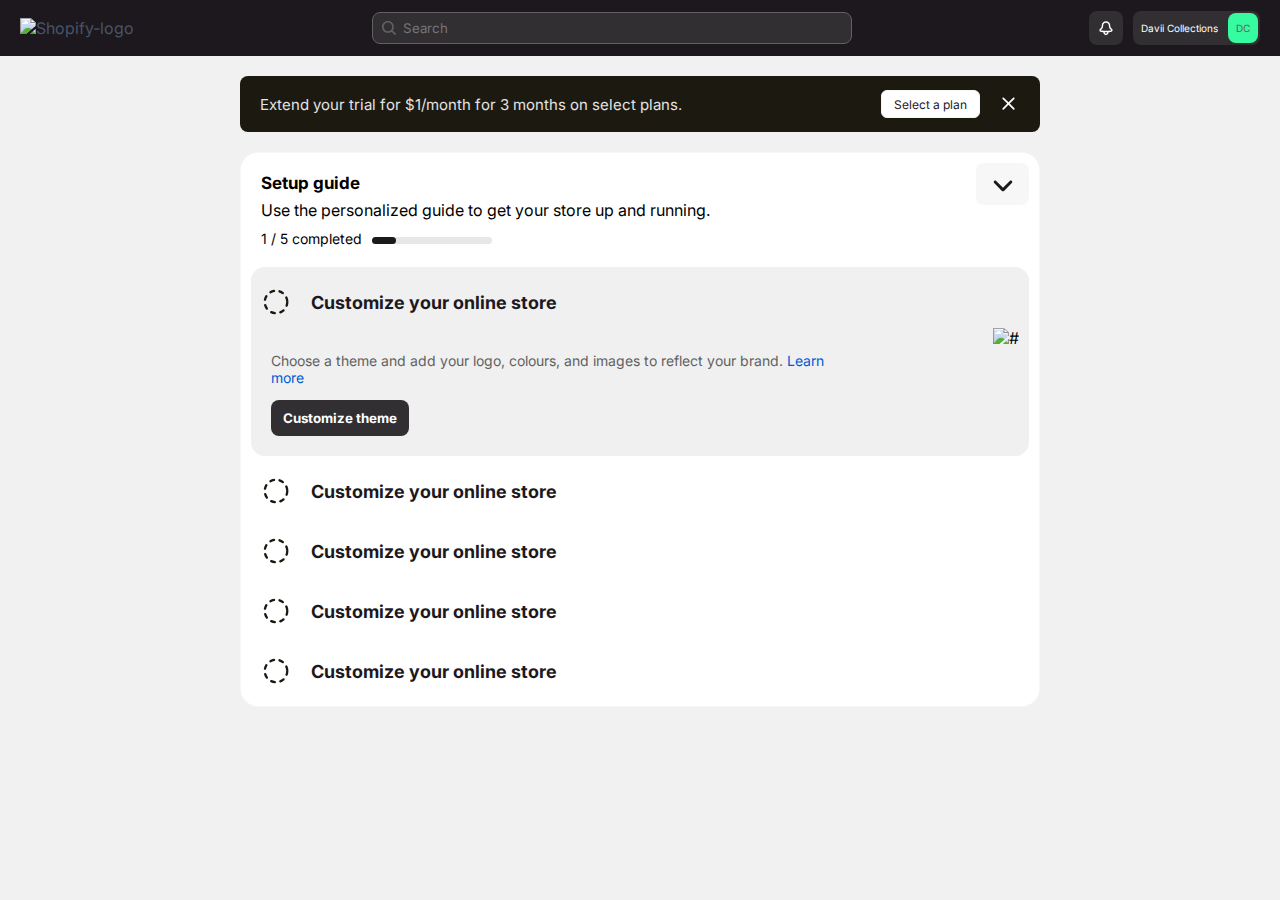
==== index.html @ bb3f1731 "toggle cards" ====
<!DOCTYPE html>
<html lang="en">
  <head>
    <meta charset="UTF-8" />
    <meta name="viewport" content="width=device-width, initial-scale=1.0" />
    <link rel="stylesheet" href="app.css" />
    <link rel="preconnect" href="https://fonts.googleapis.com" />
    <link rel="preconnect" href="https://fonts.gstatic.com" crossorigin />
    <link
      href="https://fonts.googleapis.com/css2?family=Inter:wght@400;500;700&display=swap"
      rel="stylesheet"
    />

    <title>Shopify - Level Up Hackathon</title>
  </head>
  <body>
    <header>
      <a href="shopify.com">
        <img
          src="https://crushingit.tech/hackathon-assets/shopify-icon-desktop.svg"
          alt="Shopify-logo"
          class="lg-screen-logo"
        />
        <img
          src="https://crushingit.tech/hackathon-assets/shopify-icon.svg"
          alt="Shopify-logo"
          class="sm-screen-logo"
        />
      </a>

      <form>
        <svg
          xmlns="http://www.w3.org/2000/svg"
          width="32"
          height="32"
          viewBox="0 0 13 14"
          fill="none"
          class="mag-glass"
        >
          <path
            fill-rule="evenodd"
            clip-rule="evenodd"
            d="M8.82264 10.3833C7.89957 11.0841 6.74835 11.5 5.5 11.5C2.46243 11.5 0 9.03757 0 6C0 2.96243 2.46243 0.5 5.5 0.5C8.53757 0.5 11 2.96243 11 6C11 7.24835 10.5841 8.39957 9.8833 9.32264L12.7803 12.2197C13.0732 12.5126 13.0732 12.9874 12.7803 13.2803C12.4874 13.5732 12.0126 13.5732 11.7197 13.2803L8.82264 10.3833ZM9.5 6C9.5 8.20914 7.70914 10 5.5 10C3.29086 10 1.5 8.20914 1.5 6C1.5 3.79086 3.29086 2 5.5 2C7.70914 2 9.5 3.79086 9.5 6Z"
            fill="#616161"
          />
        </svg>
        <input type="text" placeholder="Search" />
      </form>

      <div class="user">
        <button class="notification" id="alert-btn">
          <svg
            width="41"
            height="40"
            viewBox="0 0 21 20"
            fill="none"
            xmlns="http://www.w3.org/2000/svg"
          >
            <path
              fill-rule="evenodd"
              clip-rule="evenodd"
              d="M7.75203 14.4239L5.3061 14.1427C3.45144 13.9295 2.92542 11.4844 4.52838 10.5274L4.5933 10.4886C5.466 9.96761 6.00045 9.02609 6.00045 8.00969V7.5C6.00045 5.01472 8.01517 3 10.5005 3C12.9857 3 15.0005 5.01472 15.0005 7.5V8.00969C15.0005 9.02609 15.5349 9.96761 16.4076 10.4886L16.4725 10.5274C18.0755 11.4844 17.5495 13.9295 15.6948 14.1427L13.152 14.435V14.8C13.152 16.2912 11.9432 17.5 10.452 17.5C8.96086 17.5 7.75203 16.2912 7.75203 14.8V14.4239ZM11.652 14.5H9.25203V14.8C9.25203 15.4627 9.78929 16 10.452 16C11.1148 16 11.652 15.4627 11.652 14.8V14.5ZM8.50045 13H12.5005L15.5235 12.6525C15.953 12.6032 16.0748 12.0369 15.7036 11.8153L15.6387 11.7766C15.5591 11.7291 15.4815 11.6793 15.4057 11.6273C15.2506 11.521 15.1036 11.4055 14.9651 11.2818C14.9405 11.2598 14.9162 11.2377 14.8922 11.2152C14.0144 10.395 13.5005 9.23833 13.5005 8.00969V7.5C13.5005 5.84315 12.1573 4.5 10.5005 4.5C8.8436 4.5 7.50045 5.84315 7.50045 7.5V8.00969C7.50045 9.23833 6.98651 10.395 6.10871 11.2152C6.08469 11.2377 6.06039 11.2598 6.03583 11.2818C5.89734 11.4055 5.75029 11.521 5.59523 11.6273C5.51945 11.6793 5.44176 11.7291 5.36222 11.7766L5.29729 11.8153C4.9261 12.0369 5.0479 12.6032 5.47739 12.6525L8.50045 13Z"
              fill="#fff"
            />
          </svg>
        </button>

        <button class="name" id="user-btn">
          <p class="brand"><span>Davii Collections</span></p>
          <p class="dc"><span>DC</span></p>
        </button>
      </div>
    </header>
    <main>
      <section>
        <div class="plan-modal">
          <p>
            Extend your trial for &dollar;1/month for 3 months on select plans.
          </p>
          <a href="shopify.com/pricing" class="btn-1">Select a plan</a>
          <button class="close-modal" id="close-modal">
            <svg
              width="41"
              height="40"
              viewBox="0 0 21 20"
              fill="none"
              xmlns="http://www.w3.org/2000/svg"
            >
              <path
                d="M14.4697 15.0303C14.7626 15.3232 15.2374 15.3232 15.5303 15.0303C15.8232 14.7374 15.8232 14.2626 15.5303 13.9697L11.5607 10L15.5303 6.03033C15.8232 5.73744 15.8232 5.26256 15.5303 4.96967C15.2374 4.67678 14.7626 4.67678 14.4697 4.96967L10.5 8.93934L6.53033 4.96967C6.23744 4.67678 5.76256 4.67678 5.46967 4.96967C5.17678 5.26256 5.17678 5.73744 5.46967 6.03033L9.43934 10L5.46967 13.9697C5.17678 14.2626 5.17678 14.7374 5.46967 15.0303C5.76256 15.3232 6.23744 15.3232 6.53033 15.0303L10.5 11.0607L14.4697 15.0303Z"
                fill="#fff"
              />
            </svg>
          </button>
        </div>
        <article>
          <div class="top">
            <h4>Setup guide</h4>
            <p>Use the personalized guide to get your store up and running.</p>
            <div>
              <p><span id="count">1</span> / 5 completed</p>
              <div class="progress" id="progress-bar">
                <div id="ink" class="ink"></div>
              </div>
            </div>
            <button class="arrow">
              <svg
                width="41"
                height="40"
                viewBox="0 0 21 20"
                fill="none"
                xmlns="http://www.w3.org/2000/svg"
              >
                <path
                  fill-rule="evenodd"
                  clip-rule="evenodd"
                  d="M6.21967 8.46967C6.51256 8.17678 6.98744 8.17678 7.28033 8.46967L10.75 11.9393L14.2197 8.46967C14.5126 8.17678 14.9874 8.17678 15.2803 8.46967C15.5732 8.76256 15.5732 9.23744 15.2803 9.53033L11.2803 13.5303C10.9874 13.8232 10.5126 13.8232 10.2197 13.5303L6.21967 9.53033C5.92678 9.23744 5.92678 8.76256 6.21967 8.46967Z"
                  fill="#1c181d"
                />
              </svg>
            </button>
          </div>
          <div class="cards-wrapper">
            <div class="card expand">
              <div class="toggle-card">
                <button class="indicator" id="indicator">
                  <!-- SVG 1 -->
                  <svg
                    xmlns="http://www.w3.org/2000/svg"
                    width="40"
                    height="40"
                    viewBox="0 0 32 32"
                    fill="none"
                    class="state unchecked"
                  >
                    <circle
                      cx="16"
                      cy="16"
                      r="12"
                      stroke="#1c1910"
                      stroke-width="2.5"
                      stroke-linecap="round"
                      stroke-linejoin="round"
                      stroke-dasharray="4 6"
                    />
                  </svg>

                  <!-- SVG 2 -->
                  <svg
                    xmlns="http://www.w3.org/2000/svg"
                    width="40"
                    height="40"
                    viewBox="0 0 28 28"
                    fill="none"
                    class="state loading"
                  >
                    <path
                      d="M26 14C26 16.3734 25.2962 18.6935 23.9776 20.6668C22.6591 22.6402 20.7849 24.1783 18.5922 25.0866C16.3995 25.9948 13.9867 26.2324 11.6589 25.7694C9.33114 25.3064 7.19295 24.1635 5.51472 22.4853C3.83649 20.8071 2.6936 18.6689 2.23058 16.3411C1.76755 14.0133 2.00519 11.6005 2.91345 9.4078C3.8217 7.21509 5.35977 5.34094 7.33316 4.02236C9.30655 2.70379 11.6266 2 14 2"
                      stroke="#1c1910"
                      stroke-width="2.5"
                      stroke-linecap="round"
                      stroke-linejoin="round"
                    />
                  </svg>

                  <!-- SVG 3 -->
                  <svg
                    width="40"
                    height="40"
                    viewBox="0 0 24 24"
                    fill="none"
                    class="state checked"
                    xmlns="http://www.w3.org/2000/svg"
                  >
                    <circle cx="12" cy="12" r="10" fill="#303030"></circle>
                    <path
                      d="M17.2738 8.52629C17.6643 8.91682 17.6643 9.54998 17.2738 9.94051L11.4405 15.7738C11.05 16.1644 10.4168 16.1644 10.0263 15.7738L7.3596 13.1072C6.96908 12.7166 6.96908 12.0835 7.3596 11.693C7.75013 11.3024 8.38329 11.3024 8.77382 11.693L10.7334 13.6525L15.8596 8.52629C16.2501 8.13577 16.8833 8.13577 17.2738 8.52629Z"
                      fill="#fff"
                    ></path>
                  </svg>
                </button>
                <h2>Customize your online store</h2>
              </div>
              <div class="card-matter">
                <p>
                  Choose a theme and add your logo, colours, and images to
                  reflect your brand. <a href="">Learn more</a>
                </p>
                <button class="btn-2">Customize theme</button>
                <img
                  src="https://crushingit.tech/hackathon-assets/customise-store.png"
                  alt="#"
                />
              </div>
            </div>
            <div class="card">
              <div class="toggle-card">
                <button class="indicator" id="indicator">
                  <!-- SVG 1 -->
                  <svg
                    xmlns="http://www.w3.org/2000/svg"
                    width="40"
                    height="40"
                    viewBox="0 0 32 32"
                    fill="none"
                    class="state unchecked"
                  >
                    <circle
                      cx="16"
                      cy="16"
                      r="12"
                      stroke="#1c1910"
                      stroke-width="2.5"
                      stroke-linecap="round"
                      stroke-linejoin="round"
                      stroke-dasharray="4 6"
                    />
                  </svg>

                  <!-- SVG 2 -->
                  <svg
                    xmlns="http://www.w3.org/2000/svg"
                    width="40"
                    height="40"
                    viewBox="0 0 28 28"
                    fill="none"
                    class="state loading"
                  >
                    <path
                      d="M26 14C26 16.3734 25.2962 18.6935 23.9776 20.6668C22.6591 22.6402 20.7849 24.1783 18.5922 25.0866C16.3995 25.9948 13.9867 26.2324 11.6589 25.7694C9.33114 25.3064 7.19295 24.1635 5.51472 22.4853C3.83649 20.8071 2.6936 18.6689 2.23058 16.3411C1.76755 14.0133 2.00519 11.6005 2.91345 9.4078C3.8217 7.21509 5.35977 5.34094 7.33316 4.02236C9.30655 2.70379 11.6266 2 14 2"
                      stroke="#1c1910"
                      stroke-width="2.5"
                      stroke-linecap="round"
                      stroke-linejoin="round"
                    />
                  </svg>

                  <!-- SVG 3 -->
                  <svg
                    width="40"
                    height="40"
                    viewBox="0 0 24 24"
                    fill="none"
                    class="state checked"
                    xmlns="http://www.w3.org/2000/svg"
                  >
                    <circle cx="12" cy="12" r="10" fill="#303030"></circle>
                    <path
                      d="M17.2738 8.52629C17.6643 8.91682 17.6643 9.54998 17.2738 9.94051L11.4405 15.7738C11.05 16.1644 10.4168 16.1644 10.0263 15.7738L7.3596 13.1072C6.96908 12.7166 6.96908 12.0835 7.3596 11.693C7.75013 11.3024 8.38329 11.3024 8.77382 11.693L10.7334 13.6525L15.8596 8.52629C16.2501 8.13577 16.8833 8.13577 17.2738 8.52629Z"
                      fill="#fff"
                    ></path>
                  </svg>
                </button>
                <h2>Customize your online store</h2>
              </div>
              <div class="card-matter">
                <p>
                  Choose a theme and add your logo, colours, and images to
                  reflect your brand. <a href="">Learn more</a>
                </p>
                <button class="btn-2">Customize theme</button>
                <img
                  src="https://crushingit.tech/hackathon-assets/customise-store.png"
                  alt="#"
                />
              </div>
            </div>
            <div class="card">
              <div class="toggle-card">
                <button class="indicator" id="indicator">
                  <!-- SVG 1 -->
                  <svg
                    xmlns="http://www.w3.org/2000/svg"
                    width="40"
                    height="40"
                    viewBox="0 0 32 32"
                    fill="none"
                    class="state unchecked"
                  >
                    <circle
                      cx="16"
                      cy="16"
                      r="12"
                      stroke="#1c1910"
                      stroke-width="2.5"
                      stroke-linecap="round"
                      stroke-linejoin="round"
                      stroke-dasharray="4 6"
                    />
                  </svg>

                  <!-- SVG 2 -->
                  <svg
                    xmlns="http://www.w3.org/2000/svg"
                    width="40"
                    height="40"
                    viewBox="0 0 28 28"
                    fill="none"
                    class="state loading"
                  >
                    <path
                      d="M26 14C26 16.3734 25.2962 18.6935 23.9776 20.6668C22.6591 22.6402 20.7849 24.1783 18.5922 25.0866C16.3995 25.9948 13.9867 26.2324 11.6589 25.7694C9.33114 25.3064 7.19295 24.1635 5.51472 22.4853C3.83649 20.8071 2.6936 18.6689 2.23058 16.3411C1.76755 14.0133 2.00519 11.6005 2.91345 9.4078C3.8217 7.21509 5.35977 5.34094 7.33316 4.02236C9.30655 2.70379 11.6266 2 14 2"
                      stroke="#1c1910"
                      stroke-width="2.5"
                      stroke-linecap="round"
                      stroke-linejoin="round"
                    />
                  </svg>

                  <!-- SVG 3 -->
                  <svg
                    width="40"
                    height="40"
                    viewBox="0 0 24 24"
                    fill="none"
                    class="state checked"
                    xmlns="http://www.w3.org/2000/svg"
                  >
                    <circle cx="12" cy="12" r="10" fill="#303030"></circle>
                    <path
                      d="M17.2738 8.52629C17.6643 8.91682 17.6643 9.54998 17.2738 9.94051L11.4405 15.7738C11.05 16.1644 10.4168 16.1644 10.0263 15.7738L7.3596 13.1072C6.96908 12.7166 6.96908 12.0835 7.3596 11.693C7.75013 11.3024 8.38329 11.3024 8.77382 11.693L10.7334 13.6525L15.8596 8.52629C16.2501 8.13577 16.8833 8.13577 17.2738 8.52629Z"
                      fill="#fff"
                    ></path>
                  </svg>
                </button>
                <h2>Customize your online store</h2>
              </div>
              <div class="card-matter">
                <p>
                  Choose a theme and add your logo, colours, and images to
                  reflect your brand. <a href="">Learn more</a>
                </p>
                <button class="btn-2">Customize theme</button>
                <img
                  src="https://crushingit.tech/hackathon-assets/customise-store.png"
                  alt="#"
                />
              </div>
            </div>
            <div class="card">
              <div class="toggle-card">
                <button class="indicator" id="indicator">
                  <!-- SVG 1 -->
                  <svg
                    xmlns="http://www.w3.org/2000/svg"
                    width="40"
                    height="40"
                    viewBox="0 0 32 32"
                    fill="none"
                    class="state unchecked"
                  >
                    <circle
                      cx="16"
                      cy="16"
                      r="12"
                      stroke="#1c1910"
                      stroke-width="2.5"
                      stroke-linecap="round"
                      stroke-linejoin="round"
                      stroke-dasharray="4 6"
                    />
                  </svg>

                  <!-- SVG 2 -->
                  <svg
                    xmlns="http://www.w3.org/2000/svg"
                    width="40"
                    height="40"
                    viewBox="0 0 28 28"
                    fill="none"
                    class="state loading"
                  >
                    <path
                      d="M26 14C26 16.3734 25.2962 18.6935 23.9776 20.6668C22.6591 22.6402 20.7849 24.1783 18.5922 25.0866C16.3995 25.9948 13.9867 26.2324 11.6589 25.7694C9.33114 25.3064 7.19295 24.1635 5.51472 22.4853C3.83649 20.8071 2.6936 18.6689 2.23058 16.3411C1.76755 14.0133 2.00519 11.6005 2.91345 9.4078C3.8217 7.21509 5.35977 5.34094 7.33316 4.02236C9.30655 2.70379 11.6266 2 14 2"
                      stroke="#1c1910"
                      stroke-width="2.5"
                      stroke-linecap="round"
                      stroke-linejoin="round"
                    />
                  </svg>

                  <!-- SVG 3 -->
                  <svg
                    width="40"
                    height="40"
                    viewBox="0 0 24 24"
                    fill="none"
                    class="state checked"
                    xmlns="http://www.w3.org/2000/svg"
                  >
                    <circle cx="12" cy="12" r="10" fill="#303030"></circle>
                    <path
                      d="M17.2738 8.52629C17.6643 8.91682 17.6643 9.54998 17.2738 9.94051L11.4405 15.7738C11.05 16.1644 10.4168 16.1644 10.0263 15.7738L7.3596 13.1072C6.96908 12.7166 6.96908 12.0835 7.3596 11.693C7.75013 11.3024 8.38329 11.3024 8.77382 11.693L10.7334 13.6525L15.8596 8.52629C16.2501 8.13577 16.8833 8.13577 17.2738 8.52629Z"
                      fill="#fff"
                    ></path>
                  </svg>
                </button>
                <h2>Customize your online store</h2>
              </div>
              <div class="card-matter">
                <p>
                  Choose a theme and add your logo, colours, and images to
                  reflect your brand. <a href="">Learn more</a>
                </p>
                <button class="btn-2">Customize theme</button>
                <img
                  src="https://crushingit.tech/hackathon-assets/customise-store.png"
                  alt="#"
                />
              </div>
            </div>
            <div class="card">
              <div class="toggle-card">
                <button class="indicator" id="indicator">
                  <!-- SVG 1 -->
                  <svg
                    xmlns="http://www.w3.org/2000/svg"
                    width="40"
                    height="40"
                    viewBox="0 0 32 32"
                    fill="none"
                    class="state unchecked"
                  >
                    <circle
                      cx="16"
                      cy="16"
                      r="12"
                      stroke="#1c1910"
                      stroke-width="2.5"
                      stroke-linecap="round"
                      stroke-linejoin="round"
                      stroke-dasharray="4 6"
                    />
                  </svg>

                  <!-- SVG 2 -->
                  <svg
                    xmlns="http://www.w3.org/2000/svg"
                    width="40"
                    height="40"
                    viewBox="0 0 28 28"
                    fill="none"
                    class="state loading"
                  >
                    <path
                      d="M26 14C26 16.3734 25.2962 18.6935 23.9776 20.6668C22.6591 22.6402 20.7849 24.1783 18.5922 25.0866C16.3995 25.9948 13.9867 26.2324 11.6589 25.7694C9.33114 25.3064 7.19295 24.1635 5.51472 22.4853C3.83649 20.8071 2.6936 18.6689 2.23058 16.3411C1.76755 14.0133 2.00519 11.6005 2.91345 9.4078C3.8217 7.21509 5.35977 5.34094 7.33316 4.02236C9.30655 2.70379 11.6266 2 14 2"
                      stroke="#1c1910"
                      stroke-width="2.5"
                      stroke-linecap="round"
                      stroke-linejoin="round"
                    />
                  </svg>

                  <!-- SVG 3 -->
                  <svg
                    width="40"
                    height="40"
                    viewBox="0 0 24 24"
                    fill="none"
                    class="state checked"
                    xmlns="http://www.w3.org/2000/svg"
                  >
                    <circle cx="12" cy="12" r="10" fill="#303030"></circle>
                    <path
                      d="M17.2738 8.52629C17.6643 8.91682 17.6643 9.54998 17.2738 9.94051L11.4405 15.7738C11.05 16.1644 10.4168 16.1644 10.0263 15.7738L7.3596 13.1072C6.96908 12.7166 6.96908 12.0835 7.3596 11.693C7.75013 11.3024 8.38329 11.3024 8.77382 11.693L10.7334 13.6525L15.8596 8.52629C16.2501 8.13577 16.8833 8.13577 17.2738 8.52629Z"
                      fill="#fff"
                    ></path>
                  </svg>
                </button>
                <h2>Customize your online store</h2>
              </div>
              <div class="card-matter">
                <p>
                  Choose a theme and add your logo, colours, and images to
                  reflect your brand. <a href="">Learn more</a>
                </p>
                <button class="btn-2">Customize theme</button>
                <img
                  src="https://crushingit.tech/hackathon-assets/customise-store.png"
                  alt="#"
                />
              </div>
            </div>
          </div>
        </article>
      </section>

      <aside class="user-popup" id="user-popup">
        <a href="admin.shopify.com">
          <p class="dc"><span>DC</span></p>
          <p class="name">Davii Collections</p>
          <span>
            <svg
              width="12"
              height="9"
              viewBox="0 0 12 9"
              fill="none"
              xmlns="http://www.w3.org/2000/svg"
            >
              <path
                d="M11.3332 1L3.99984 8.33333L0.666504 5"
                stroke="#303030"
                stroke-width="1.33333"
                stroke-linecap="round"
                stroke-linejoin="round"
              />
            </svg>
          </span>
        </a>
        <a href="admin.shopify.com">
          <svg
            width="41"
            height="40"
            viewBox="0 0 21 20"
            fill="none"
            xmlns="http://www.w3.org/2000/svg"
          >
            <path
              fill-rule="evenodd"
              clip-rule="evenodd"
              d="M13.757 3H7.24302C6.85944 3 6.4971 3.17611 6.26012 3.47772L3.87394 6.51468C3.63169 6.823 3.5 7.20375 3.5 7.59586V8.25C3.5 9.31867 4.10958 10.245 5 10.7001V15.25C5 16.2165 5.7835 17 6.75 17H14.25C15.2165 17 16 16.2165 16 15.25V10.7001C16.8904 10.245 17.5 9.31867 17.5 8.25V7.76879C17.5 7.26465 17.3307 6.77511 17.0192 6.3787L14.7399 3.47772C14.5029 3.17611 14.1406 3 13.757 3ZM13.5 15.5H14.25C14.3881 15.5 14.5 15.3881 14.5 15.25V11C13.712 11 13.0014 10.6686 12.5 10.1375C11.9986 10.6686 11.288 11 10.5 11C9.71199 11 9.00138 10.6686 8.5 10.1375C7.99862 10.6686 7.28801 11 6.5 11V15.25C6.5 15.3881 6.61193 15.5 6.75 15.5H10.5V13C10.5 12.4477 10.9477 12 11.5 12H12.5C13.0523 12 13.5 12.4477 13.5 13V15.5ZM6.5 9.5H6.25C5.55964 9.5 5 8.94036 5 8.25V7.59586C5 7.53985 5.01881 7.48545 5.05342 7.44141L7.36453 4.5H13.6355L15.8397 7.30543C15.9436 7.43757 16 7.60075 16 7.76879V8.25C16 8.94036 15.4404 9.5 14.75 9.5H14.5C13.8096 9.5 13.25 8.94036 13.25 8.25V7.75C13.25 7.33579 12.9142 7 12.5 7C12.0858 7 11.75 7.33579 11.75 7.75V8.25C11.75 8.94036 11.1904 9.5 10.5 9.5C9.80964 9.5 9.25 8.94036 9.25 8.25V7.75C9.25 7.33579 8.91421 7 8.5 7C8.08579 7 7.75 7.33579 7.75 7.75V8.25C7.75 8.94036 7.19036 9.5 6.5 9.5Z"
              fill="#000"
            />
          </svg>
          <span>All stores</span>
        </a>

        <div class="line"></div>

        <a href="admin.shopify.com">Help Center</a>
        <a href="admin.shopify.com">Changelog</a>
        <a href="admin.shopify.com">Community forums</a>
        <a href="admin.shopify.com">Hire a Shopify Partner</a>
        <a href="admin.shopify.com">Keyboard shortcuts</a>

        <div class="line"></div>

        <a href="admin.shopify.com" class="email">
          <span>David Michael</span>
          <span>davidmichael@gmail.com</span>
        </a>
        <a href="admin.shopify.com"> Manage account </a>
        <a href="admin.shopify.com"> Log out </a>
      </aside>
      <aside class="alerts" id="alerts">
        <div class="head">
          <h5>Alerts</h5>
          <button>
            <svg
              width="14"
              height="10"
              viewBox="0 0 14 10"
              fill="none"
              xmlns="http://www.w3.org/2000/svg"
            >
              <path
                d="M0 1C0 0.585786 0.335786 0.25 0.75 0.25H13.25C13.6642 0.25 14 0.585786 14 1C14 1.41421 13.6642 1.75 13.25 1.75H0.75C0.335786 1.75 0 1.41421 0 1Z"
                fill="#616161"
              />
              <path
                d="M3.75 9C3.75 8.58579 4.08579 8.25 4.5 8.25H9.5C9.91421 8.25 10.25 8.58579 10.25 9C10.25 9.41421 9.91421 9.75 9.5 9.75H4.5C4.08579 9.75 3.75 9.41421 3.75 9Z"
                fill="#616161"
              />
              <path
                d="M2.5 4.25C2.08579 4.25 1.75 4.58579 1.75 5C1.75 5.41421 2.08579 5.75 2.5 5.75H11.5C11.9142 5.75 12.25 5.41421 12.25 5C12.25 4.58579 11.9142 4.25 11.5 4.25H2.5Z"
                fill="#616161"
              />
            </svg>
          </button>
          <button>
            <svg
              width="14"
              height="14"
              viewBox="0 0 14 14"
              fill="none"
              xmlns="http://www.w3.org/2000/svg"
            >
              <path
                d="M10.2803 6.03033C10.5732 5.73744 10.5732 5.26256 10.2803 4.96967C9.98744 4.67678 9.51256 4.67678 9.21967 4.96967L6.25 7.93934L5.03033 6.71967C4.73744 6.42678 4.26256 6.42678 3.96967 6.71967C3.67678 7.01256 3.67678 7.48744 3.96967 7.78033L5.71967 9.53033C6.01256 9.82322 6.48744 9.82322 6.78033 9.53033L10.2803 6.03033Z"
                fill="#616161"
              />
              <path
                fill-rule="evenodd"
                clip-rule="evenodd"
                d="M14 7C14 10.866 10.866 14 7 14C3.13401 14 0 10.866 0 7C0 3.13401 3.13401 0 7 0C10.866 0 14 3.13401 14 7ZM12.5 7C12.5 10.0376 10.0376 12.5 7 12.5C3.96243 12.5 1.5 10.0376 1.5 7C1.5 3.96243 3.96243 1.5 7 1.5C10.0376 1.5 12.5 3.96243 12.5 7Z"
                fill="#616161"
              />
            </svg>
          </button>
        </div>
        <div>
          <p>Alerts about your store and account will show here</p>
        </div>
      </aside>
    </main>

    <script src="./app.js"></script>
  </body>
</html>
---- app.css ----
* {
  font-family: "Inter", sans-serif;
  box-sizing: border-box;
}

body {
  margin: 0;
  padding: 0;
  width: 100vw;
  overflow-x: hidden;
  background-color: #f1f1f1;
}

button {
  border: none;
  outline: none;
  cursor: pointer;
  background-color: transparent;
}

a {
  text-decoration: none;
  color: #475467;
}

.btn-1 {
  width: 99px;
  height: 28px;
  border-radius: 6px;
  color: #1c181d;
  font-size: 12px;
  background: #fff;
  border: 1px solid #f7f7f7;
  display: flex;
  align-items: center;
  justify-content: center;
  transition: all 0.3s;
}

.btn-1:hover {
  background: #f7f7f7;
  border: 1px solid #f7f7f7;
}

.btn-1:active {
  background: #f0f0f0;
  border: 1px solid #f7f7f7;
}

.btn-1:focus {
  background: #fff;
  outline: 2px solid #005bd3;
}

header {
  background-color: #1c181d;
  height: 56px;
  display: flex;
  align-items: center;
  justify-content: space-between;
  padding: 0 20px;
  z-index: 100;
}

.sm-screen-logo {
  display: none;
}

header form {
  position: relative;
}

header form svg {
  position: absolute;
  width: 14px;
  left: 10px;
  top: 50%;
  transform: translateY(-50%);
}

header form input {
  background-color: #322f33;
  border: 1px solid #616161;
  border-radius: 8px;
  width: 480px;
  height: 32px;
  padding-left: 30px;
  transition: all 0.3s;
  outline: none;
  color: #fff;
}

header form input:hover {
  border-color: #fff;
}

header form input:active {
  border-color: #fff;
  border-width: 2px;
}

header form input:focus {
  border-color: #fff;
  border-width: 2px;
}

header .user,
header .notification {
  display: flex;
  align-items: center;
  height: 30px;
}

header .notification {
  background: #322f33;
  width: 34px;
  height: 34px;
  border-radius: 8px;
  justify-content: center;
  transition: all 0.3s;
}

header .notification svg {
  width: 20px;
  height: 20px;
}

header .name {
  background-color: #322f33;
  margin-left: 10px;
  height: 34px;
  width: fit-content;
  border-radius: 8px;
  color: #fff;
  padding-right: 2px;
  padding-left: 8px;
  transition: all 0.3s;
  display: flex;
  align-items: center;
  justify-content: space-between;
  gap: 10px;
}

header .name p,
main .dc {
  font-size: 10px;
  margin: 0;
  line-height: 0;
  display: flex;
  justify-content: center;
  align-items: center;
}

header .name .dc,
main .dc {
  background-color: #36fba1;
  width: 30px;
  height: 30px;
  border-radius: 8px;
  color: #616161;
}

header .notification:hover,
header .name:hover {
  background-color: #656266;
}

header .notification:focus,
header .name:focus {
  background-color: #656266;
  outline: solid blue 2px;
}

/* MAIN SECTION */
main {
  max-width: 100vw !important;
  min-height: calc(100vh - 56px);
  position: relative;
  overflow-x: hidden;
}

.user-popup {
  width: 360px;
  height: fit-content;
  position: absolute;
  top: 10px;
  right: -100%;
  background-color: #fff;
  border-radius: 14px;
  padding: 5px 5px 8px;
  flex-direction: column;
  display: none;
  transition: all 0.2s;
}

.user-popup.show {
  right: 20px;
  display: flex;
}

.user-popup a {
  display: flex;
  align-items: center;
  border-radius: 14px;
  padding: 0 8px;
  height: 40px;
  transition: all 0.3s;
}

.user-popup a:hover {
  background-color: #f7f7f7;
}

.user-popup a:active {
  background-color: #f0f0f0;
}

.user-popup a:focus {
  background-color: unset;
  outline: 2px solid #005bd3;
}

.line {
  width: 100%;
  height: 1px;
  background-color: #f1f1f1;
  margin: 10px 0;
}

.user-popup a,
.user-popup a > * {
  font-size: 14px;
}

.user-popup a:first-child {
  background-color: #e2e0e0;
  margin-bottom: 5px;
}

.user-popup a:first-child .dc {
  margin-right: 10px;
}

.user-popup a:first-child .name {
  font-weight: 700;
  flex: 5;
  font-size: 12px;
}

.user-popup a:first-child > span {
  justify-self: right;
  border: 1px solid blue;
  width: 15px;
  height: 15px;
  display: flex;
  justify-content: center;
  align-items: center;
}

.user-popup a:first-child > span svg {
  width: 9px;
}

.user-popup a:nth-child(2) > svg {
  width: 25px;
}

.user-popup a.email {
  display: flex;
  flex-direction: column;
  justify-content: start;
  align-items: start;
}

.user-popup a.email span:first-child {
  font-weight: 500;
}

.user-popup a.email span:last-child {
  font-size: 10px;
}

.alerts {
  position: absolute;
  top: 10px;
  right: -100%;
  background-color: #fff;
  width: 360px;
  border-radius: 14px;
  padding: 4px 10px 10px;
  border: 1px solid #ebebeb;
  display: none;
  transition: all 0.3s;
}

.alerts.show {
  right: 20px;
  display: block;
}

.alerts .head {
  display: flex;
  align-items: center;
}

.alerts .head h5 {
  flex: 5;
  line-height: 0;
}

.alerts div:last-child {
  background-color: #f1f1f1;
  padding: 10px 12px;
  text-align: center;
}

.alerts div:last-child p {
  font-size: 13px;
  font-weight: 500;
}

/* MODAL */

main section {
  width: 800px;
  margin: 0 auto;
  margin-top: 20px;
  display: flex;
  flex-direction: column;
  align-items: center;
}

.plan-modal {
  height: 56px;
  width: 100%;
  background-color: #1c1910;
  border-radius: 8px;
  display: flex;
  align-items: center;
  justify-content: space-between;
  padding: 0 60px 0 20px;
  margin-bottom: 20px;
  position: relative;
}

.plan-modal p {
  color: #e3e3e3;
  font-size: 15px;
}

.plan-modal .close-modal {
  position: absolute;
  right: 5px;
  cursor: pointer;
  scale: 0.6;
}

.plan-modal .close-modal:focus {
  outline: 2px solid #005bd3;
  border-radius: 8px;
}

.close-modal svg {
  pointer-events: none;
}

section > article {
  width: 100%;
  background-color: #fff;
  border: 1px solid #f7f7f7;
  border-radius: 18px;
  padding: 10px;
}

article .top {
  position: relative;
  padding: 10px;
}

.top h4 {
  font-size: 17px;
  margin: 0;
  font-weight: 700;
  margin-bottom: 7px;
}

.top p {
  margin: 0 0 10px;
  font-size: 16px;
}

article .top > div {
  display: flex;
  align-items: baseline;
}

article .top > div p {
  font-size: 14px;
}

.top .progress {
  width: 120px;
  height: 7px;
  background-color: #e7e7e7;
  border-radius: 10px;
  margin-left: 10px;
}

.top .ink {
  background-color: #1c181d;
  height: 100%;
  transition: width 0.3s;
  border-radius: 10px;
}

.top .arrow {
  position: absolute;
  top: 0px;
  right: 0px;
  background-color: #f7f7f7;
  border-radius: 8px;
  display: flex;
  justify-content: center;
  align-items: center;
}

.top .arrow:focus {
  outline: 2px solid #005bd3;
  border-radius: 8px;
}

/* CARDS */
.card {
  overflow: hidden;
  padding: 10px;
  border-radius: 14px;
  height: 60px;
  transition: all 0.5s;
}

.card.expand {
  background-color: #f0f0f0;
  height: fit-content;
}

.toggle-card {
  display: flex;
  align-items: center;
  cursor: pointer;
}

.card .indicator {
  width: 30px;
  height: 30px;
  position: relative;
  margin-right: 20px;
}

.card svg {
  position: absolute;
  top: 0;
  left: 0;
  width: 30px;
  height: 30px;
  opacity: 0;
}

.card h2 {
  font-size: 18px;
  font-weight: 700;
  color: #1c181d;
}

.card-matter {
  height: 0;
  position: relative;
  padding: 10px;
  transition: all 0.5s;
}

.expand .card-matter {
  height: fit-content;
}

.card-matter p {
  font-size: 14px;
  width: 75%;
  color: #616161;
}

.card-matter p > a {
  color: #005bd3;
}

.card-matter button {
  background-color: #322f33;
  color: #fff;
  border-radius: 8px;
  padding: 10px 12px;
  font-weight: 700;
}

.card-matter img {
  position: absolute;
  top: 0;
  right: 0;
}

/* MEDIA QUERIES */
@media screen and (max-width: 900px) {
  header form input {
    width: 300px;
  }

  main section {
    width: 600px;
  }
}

@media screen and (max-width: 650px) {
  .lg-screen-logo {
    display: none;
  }

  .sm-screen-logo {
    display: inline-block;
    transform: translateY(6px);
  }

  header form input {
    width: 240px;
  }

  header .notification {
    background-color: transparent;
  }

  header .notification svg {
    width: 30px;
    height: 30px;
  }

  header .name {
    background-color: transparent;
    height: 34px;
    width: 34px;
    padding: 0;
    gap: 0;
  }

  header .brand,
  .brand span {
    display: none;
  }

  header .name:hover {
    background-color: transparent;
  }

  header .name:focus {
    background-color: transparent;
    outline: none;
  }

  header .name:focus .dc {
    outline: solid blue 2px;
  }

  header .name .dc {
    width: 34px;
    height: 34px;
  }

  main section {
    width: 100%;
  }

  .plan-modal {
    height: 80px;
    align-items: flex-start;
    border-radius: 0px;
    padding: 0 0 20px 20px;
    flex-direction: column;
  }

  section article {
    border-radius: 0;
  }
}

@media screen and (max-width: 450px) {
  header {
    padding: 0 10px;
  }

  header form input {
    width: 170px;
    font-size: 10px;
  }

  .plan-modal {
    height: 114px;
    padding: 0 0 20px 20px;
  }

  .plan-modal p {
    margin-right: 70px;
  }
}

@media screen and (max-width: 400px) {
  .user-popup,
  .alerts {
    width: 300px;
  }
}

@media screen and (max-width: 350px) {
  header form input {
    width: 120px;
  }

  .user-popup,
  .alerts {
    width: 270px;
  }

  .user-popup.show,
  .alerts.show {
    right: 10px;
  }
}
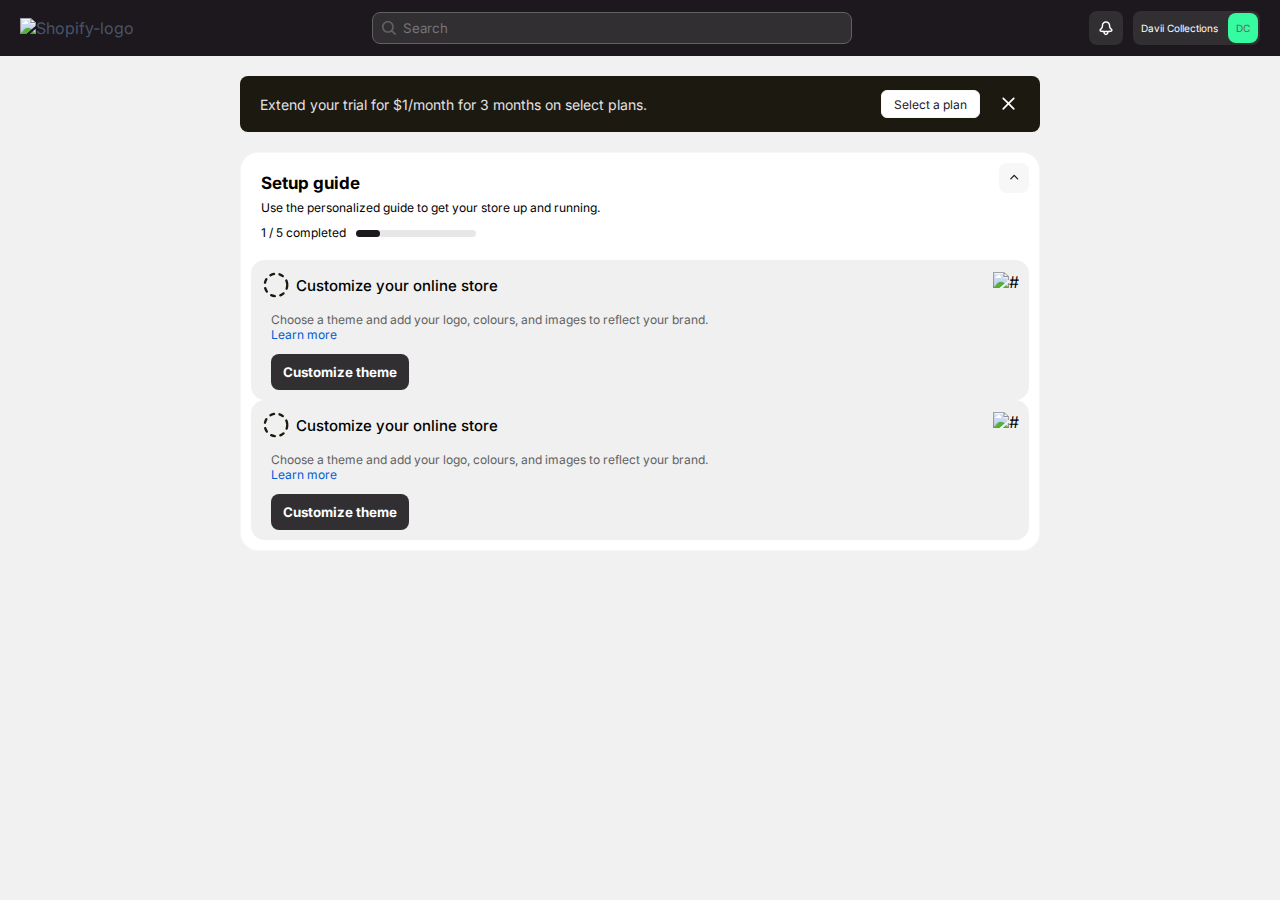
==== commit 113d8945: "check guide" ====
--- a/index.html
+++ b/index.html
@@ -93,17 +93,17 @@
             </svg>
           </button>
         </div>
-        <article>
+        <article id="guide" class="open">
           <div class="top">
             <h4>Setup guide</h4>
             <p>Use the personalized guide to get your store up and running.</p>
             <div>
-              <p><span id="count">1</span> / 5 completed</p>
+              <p><span id="count"></span> / 5 completed</p>
               <div class="progress" id="progress-bar">
                 <div id="ink" class="ink"></div>
               </div>
             </div>
-            <button class="arrow">
+            <button class="arrow" id="arrow">
               <svg
                 width="41"
                 height="40"
@@ -169,7 +169,7 @@
                     height="40"
                     viewBox="0 0 24 24"
                     fill="none"
-                    class="state checked"
+                    class="state check"
                     xmlns="http://www.w3.org/2000/svg"
                   >
                     <circle cx="12" cy="12" r="10" fill="#303030"></circle>
@@ -179,7 +179,7 @@
                     ></path>
                   </svg>
                 </button>
-                <h2>Customize your online store</h2>
+                <button class="action">Customize your online store</button>
               </div>
               <div class="card-matter">
                 <p>
@@ -193,7 +193,7 @@
                 />
               </div>
             </div>
-            <div class="card">
+            <div class="card expand">
               <div class="toggle-card">
                 <button class="indicator" id="indicator">
                   <!-- SVG 1 -->
@@ -241,7 +241,7 @@
                     height="40"
                     viewBox="0 0 24 24"
                     fill="none"
-                    class="state checked"
+                    class="state check"
                     xmlns="http://www.w3.org/2000/svg"
                   >
                     <circle cx="12" cy="12" r="10" fill="#303030"></circle>
@@ -251,223 +251,7 @@
                     ></path>
                   </svg>
                 </button>
-                <h2>Customize your online store</h2>
-              </div>
-              <div class="card-matter">
-                <p>
-                  Choose a theme and add your logo, colours, and images to
-                  reflect your brand. <a href="">Learn more</a>
-                </p>
-                <button class="btn-2">Customize theme</button>
-                <img
-                  src="https://crushingit.tech/hackathon-assets/customise-store.png"
-                  alt="#"
-                />
-              </div>
-            </div>
-            <div class="card">
-              <div class="toggle-card">
-                <button class="indicator" id="indicator">
-                  <!-- SVG 1 -->
-                  <svg
-                    xmlns="http://www.w3.org/2000/svg"
-                    width="40"
-                    height="40"
-                    viewBox="0 0 32 32"
-                    fill="none"
-                    class="state unchecked"
-                  >
-                    <circle
-                      cx="16"
-                      cy="16"
-                      r="12"
-                      stroke="#1c1910"
-                      stroke-width="2.5"
-                      stroke-linecap="round"
-                      stroke-linejoin="round"
-                      stroke-dasharray="4 6"
-                    />
-                  </svg>
-
-                  <!-- SVG 2 -->
-                  <svg
-                    xmlns="http://www.w3.org/2000/svg"
-                    width="40"
-                    height="40"
-                    viewBox="0 0 28 28"
-                    fill="none"
-                    class="state loading"
-                  >
-                    <path
-                      d="M26 14C26 16.3734 25.2962 18.6935 23.9776 20.6668C22.6591 22.6402 20.7849 24.1783 18.5922 25.0866C16.3995 25.9948 13.9867 26.2324 11.6589 25.7694C9.33114 25.3064 7.19295 24.1635 5.51472 22.4853C3.83649 20.8071 2.6936 18.6689 2.23058 16.3411C1.76755 14.0133 2.00519 11.6005 2.91345 9.4078C3.8217 7.21509 5.35977 5.34094 7.33316 4.02236C9.30655 2.70379 11.6266 2 14 2"
-                      stroke="#1c1910"
-                      stroke-width="2.5"
-                      stroke-linecap="round"
-                      stroke-linejoin="round"
-                    />
-                  </svg>
-
-                  <!-- SVG 3 -->
-                  <svg
-                    width="40"
-                    height="40"
-                    viewBox="0 0 24 24"
-                    fill="none"
-                    class="state checked"
-                    xmlns="http://www.w3.org/2000/svg"
-                  >
-                    <circle cx="12" cy="12" r="10" fill="#303030"></circle>
-                    <path
-                      d="M17.2738 8.52629C17.6643 8.91682 17.6643 9.54998 17.2738 9.94051L11.4405 15.7738C11.05 16.1644 10.4168 16.1644 10.0263 15.7738L7.3596 13.1072C6.96908 12.7166 6.96908 12.0835 7.3596 11.693C7.75013 11.3024 8.38329 11.3024 8.77382 11.693L10.7334 13.6525L15.8596 8.52629C16.2501 8.13577 16.8833 8.13577 17.2738 8.52629Z"
-                      fill="#fff"
-                    ></path>
-                  </svg>
-                </button>
-                <h2>Customize your online store</h2>
-              </div>
-              <div class="card-matter">
-                <p>
-                  Choose a theme and add your logo, colours, and images to
-                  reflect your brand. <a href="">Learn more</a>
-                </p>
-                <button class="btn-2">Customize theme</button>
-                <img
-                  src="https://crushingit.tech/hackathon-assets/customise-store.png"
-                  alt="#"
-                />
-              </div>
-            </div>
-            <div class="card">
-              <div class="toggle-card">
-                <button class="indicator" id="indicator">
-                  <!-- SVG 1 -->
-                  <svg
-                    xmlns="http://www.w3.org/2000/svg"
-                    width="40"
-                    height="40"
-                    viewBox="0 0 32 32"
-                    fill="none"
-                    class="state unchecked"
-                  >
-                    <circle
-                      cx="16"
-                      cy="16"
-                      r="12"
-                      stroke="#1c1910"
-                      stroke-width="2.5"
-                      stroke-linecap="round"
-                      stroke-linejoin="round"
-                      stroke-dasharray="4 6"
-                    />
-                  </svg>
-
-                  <!-- SVG 2 -->
-                  <svg
-                    xmlns="http://www.w3.org/2000/svg"
-                    width="40"
-                    height="40"
-                    viewBox="0 0 28 28"
-                    fill="none"
-                    class="state loading"
-                  >
-                    <path
-                      d="M26 14C26 16.3734 25.2962 18.6935 23.9776 20.6668C22.6591 22.6402 20.7849 24.1783 18.5922 25.0866C16.3995 25.9948 13.9867 26.2324 11.6589 25.7694C9.33114 25.3064 7.19295 24.1635 5.51472 22.4853C3.83649 20.8071 2.6936 18.6689 2.23058 16.3411C1.76755 14.0133 2.00519 11.6005 2.91345 9.4078C3.8217 7.21509 5.35977 5.34094 7.33316 4.02236C9.30655 2.70379 11.6266 2 14 2"
-                      stroke="#1c1910"
-                      stroke-width="2.5"
-                      stroke-linecap="round"
-                      stroke-linejoin="round"
-                    />
-                  </svg>
-
-                  <!-- SVG 3 -->
-                  <svg
-                    width="40"
-                    height="40"
-                    viewBox="0 0 24 24"
-                    fill="none"
-                    class="state checked"
-                    xmlns="http://www.w3.org/2000/svg"
-                  >
-                    <circle cx="12" cy="12" r="10" fill="#303030"></circle>
-                    <path
-                      d="M17.2738 8.52629C17.6643 8.91682 17.6643 9.54998 17.2738 9.94051L11.4405 15.7738C11.05 16.1644 10.4168 16.1644 10.0263 15.7738L7.3596 13.1072C6.96908 12.7166 6.96908 12.0835 7.3596 11.693C7.75013 11.3024 8.38329 11.3024 8.77382 11.693L10.7334 13.6525L15.8596 8.52629C16.2501 8.13577 16.8833 8.13577 17.2738 8.52629Z"
-                      fill="#fff"
-                    ></path>
-                  </svg>
-                </button>
-                <h2>Customize your online store</h2>
-              </div>
-              <div class="card-matter">
-                <p>
-                  Choose a theme and add your logo, colours, and images to
-                  reflect your brand. <a href="">Learn more</a>
-                </p>
-                <button class="btn-2">Customize theme</button>
-                <img
-                  src="https://crushingit.tech/hackathon-assets/customise-store.png"
-                  alt="#"
-                />
-              </div>
-            </div>
-            <div class="card">
-              <div class="toggle-card">
-                <button class="indicator" id="indicator">
-                  <!-- SVG 1 -->
-                  <svg
-                    xmlns="http://www.w3.org/2000/svg"
-                    width="40"
-                    height="40"
-                    viewBox="0 0 32 32"
-                    fill="none"
-                    class="state unchecked"
-                  >
-                    <circle
-                      cx="16"
-                      cy="16"
-                      r="12"
-                      stroke="#1c1910"
-                      stroke-width="2.5"
-                      stroke-linecap="round"
-                      stroke-linejoin="round"
-                      stroke-dasharray="4 6"
-                    />
-                  </svg>
-
-                  <!-- SVG 2 -->
-                  <svg
-                    xmlns="http://www.w3.org/2000/svg"
-                    width="40"
-                    height="40"
-                    viewBox="0 0 28 28"
-                    fill="none"
-                    class="state loading"
-                  >
-                    <path
-                      d="M26 14C26 16.3734 25.2962 18.6935 23.9776 20.6668C22.6591 22.6402 20.7849 24.1783 18.5922 25.0866C16.3995 25.9948 13.9867 26.2324 11.6589 25.7694C9.33114 25.3064 7.19295 24.1635 5.51472 22.4853C3.83649 20.8071 2.6936 18.6689 2.23058 16.3411C1.76755 14.0133 2.00519 11.6005 2.91345 9.4078C3.8217 7.21509 5.35977 5.34094 7.33316 4.02236C9.30655 2.70379 11.6266 2 14 2"
-                      stroke="#1c1910"
-                      stroke-width="2.5"
-                      stroke-linecap="round"
-                      stroke-linejoin="round"
-                    />
-                  </svg>
-
-                  <!-- SVG 3 -->
-                  <svg
-                    width="40"
-                    height="40"
-                    viewBox="0 0 24 24"
-                    fill="none"
-                    class="state checked"
-                    xmlns="http://www.w3.org/2000/svg"
-                  >
-                    <circle cx="12" cy="12" r="10" fill="#303030"></circle>
-                    <path
-                      d="M17.2738 8.52629C17.6643 8.91682 17.6643 9.54998 17.2738 9.94051L11.4405 15.7738C11.05 16.1644 10.4168 16.1644 10.0263 15.7738L7.3596 13.1072C6.96908 12.7166 6.96908 12.0835 7.3596 11.693C7.75013 11.3024 8.38329 11.3024 8.77382 11.693L10.7334 13.6525L15.8596 8.52629C16.2501 8.13577 16.8833 8.13577 17.2738 8.52629Z"
-                      fill="#fff"
-                    ></path>
-                  </svg>
-                </button>
-                <h2>Customize your online store</h2>
+                <button class="action">Customize your online store</button>
               </div>
               <div class="card-matter">
                 <p>
--- a/app.css
+++ b/app.css
@@ -177,6 +177,7 @@
   min-height: calc(100vh - 56px);
   position: relative;
   overflow-x: hidden;
+  padding-bottom: 80px;
 }
 
 .user-popup {
@@ -338,6 +339,7 @@
   display: flex;
   align-items: center;
   justify-content: space-between;
+  gap: 20px;
   padding: 0 60px 0 20px;
   margin-bottom: 20px;
   position: relative;
@@ -345,7 +347,7 @@
 
 .plan-modal p {
   color: #e3e3e3;
-  font-size: 15px;
+  font-size: 14px;
 }
 
 .plan-modal .close-modal {
@@ -370,6 +372,7 @@
   border: 1px solid #f7f7f7;
   border-radius: 18px;
   padding: 10px;
+  overflow: hidden;
 }
 
 article .top {
@@ -386,7 +389,7 @@
 
 .top p {
   margin: 0 0 10px;
-  font-size: 16px;
+  font-size: 12px;
 }
 
 article .top > div {
@@ -395,7 +398,7 @@
 }
 
 article .top > div p {
-  font-size: 14px;
+  font-size: 12px;
 }
 
 .top .progress {
@@ -422,6 +425,17 @@
   display: flex;
   justify-content: center;
   align-items: center;
+  width: 30px;
+  height: 30px;
+}
+
+.top .arrow svg {
+  transition: transform 0.3s;
+  width: 25px;
+}
+
+.open .top .arrow svg {
+  transform: rotateX(180deg);
 }
 
 .top .arrow:focus {
@@ -430,12 +444,21 @@
 }
 
 /* CARDS */
+.cards-wrapper {
+  height: 0;
+  opacity: 0;
+}
+
+.open .cards-wrapper {
+  height: fit-content;
+  opacity: 1;
+}
+
 .card {
   overflow: hidden;
   padding: 10px;
   border-radius: 14px;
-  height: 60px;
-  transition: all 0.5s;
+  height: 50px;
 }
 
 .card.expand {
@@ -453,29 +476,87 @@
   width: 30px;
   height: 30px;
   position: relative;
-  margin-right: 20px;
-}
-
-.card svg {
+  transition: outline 0.3s;
+}
+
+.card .indicator:focus {
+  outline: 2px solid #005bd3;
+  border-radius: 8px;
+}
+
+.card .indicator svg {
   position: absolute;
   top: 0;
   left: 0;
   width: 30px;
   height: 30px;
   opacity: 0;
-}
-
-.card h2 {
-  font-size: 18px;
-  font-weight: 700;
-  color: #1c181d;
+  pointer-events: none;
+}
+
+.indicator svg.unchecked {
+  opacity: 1;
+}
+
+.indicator svg.loading {
+  scale: 0.9;
+  transition: opacity 0.3s;
+}
+
+.indicator svg.checked {
+  transition: opacity 0.3s;
+}
+
+@keyframes opacity {
+  0% {
+    opacity: 0;
+  }
+  10% {
+    opacity: 1;
+  }
+  95% {
+    opacity: 1;
+  }
+  100% {
+    opacity: 0;
+  }
+}
+
+.indicator.checked svg.unchecked {
+  opacity: 0;
+}
+
+.indicator.checked svg.loading {
+  animation: opacity 0.1s;
+}
+
+.indicator.checked svg.check {
+  opacity: 1;
+  transition-delay: 0.1s;
+}
+
+.card .action {
+  width: 100%;
+  height: 100%;
+  font-size: 15px;
+  font-weight: 500;
+  margin: 0;
+  text-align: left;
+}
+
+.card .action:focus {
+  outline: 2px solid #005bd3;
+  border-radius: 8px;
+}
+
+.card.expand .action:focus {
+  outline: none;
 }
 
 .card-matter {
   height: 0;
   position: relative;
-  padding: 10px;
-  transition: all 0.5s;
+  padding: 0 10px;
 }
 
 .expand .card-matter {
@@ -483,8 +564,8 @@
 }
 
 .card-matter p {
-  font-size: 14px;
-  width: 75%;
+  font-size: 12px;
+  width: 60%;
   color: #616161;
 }
 
@@ -502,8 +583,13 @@
 
 .card-matter img {
   position: absolute;
-  top: 0;
+  top: -40px;
   right: 0;
+  opacity: 0;
+}
+
+.expand .card-matter img {
+  opacity: 1;
 }
 
 /* MEDIA QUERIES */
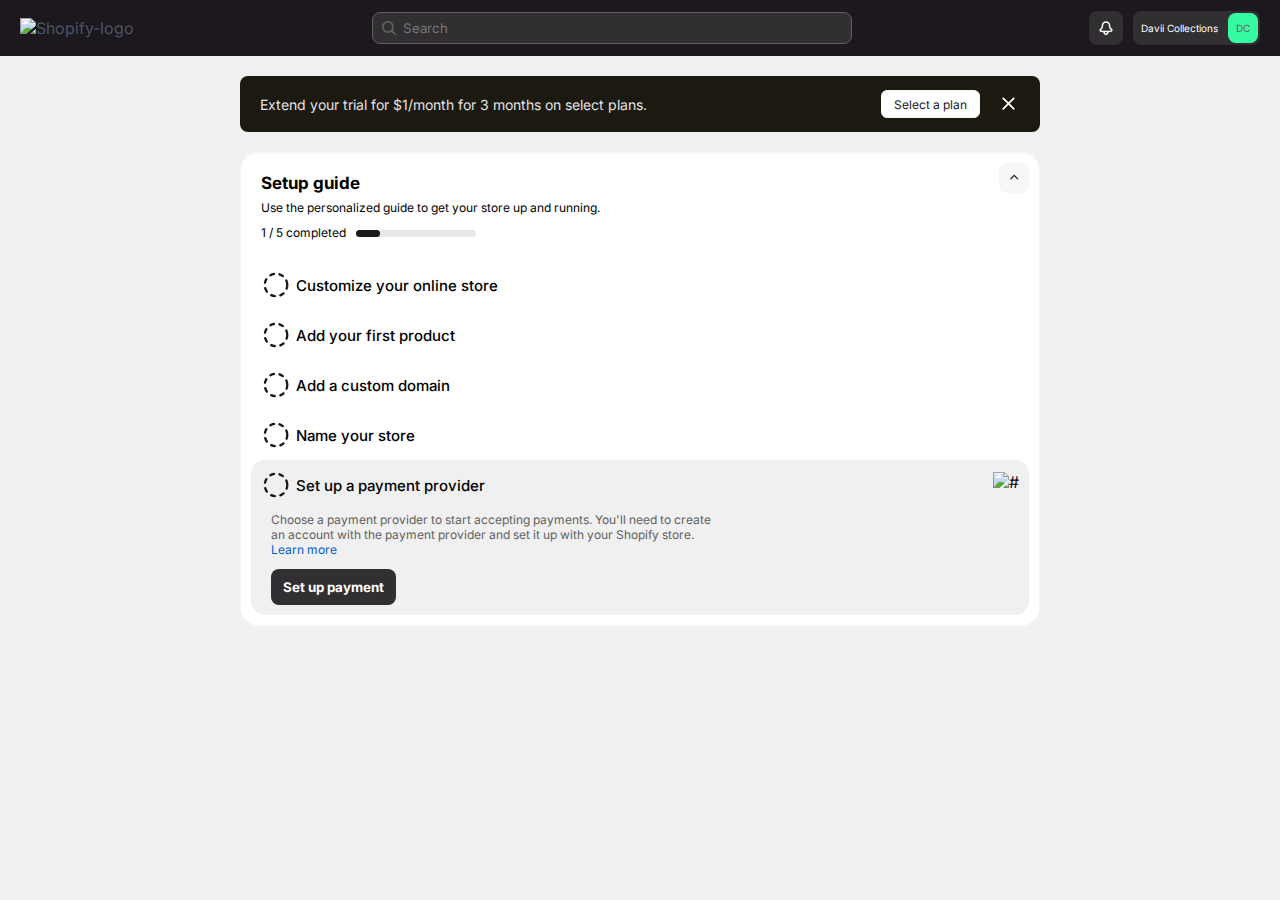
==== commit bbd8b0df: "done with cards" ====
--- a/index.html
+++ b/index.html
@@ -121,7 +121,7 @@
             </button>
           </div>
           <div class="cards-wrapper">
-            <div class="card expand">
+            <div class="card">
               <div class="toggle-card">
                 <button class="indicator" id="indicator">
                   <!-- SVG 1 -->
@@ -193,6 +193,231 @@
                 />
               </div>
             </div>
+            <div class="card">
+              <div class="toggle-card">
+                <button class="indicator" id="indicator">
+                  <!-- SVG 1 -->
+                  <svg
+                    xmlns="http://www.w3.org/2000/svg"
+                    width="40"
+                    height="40"
+                    viewBox="0 0 32 32"
+                    fill="none"
+                    class="state unchecked"
+                  >
+                    <circle
+                      cx="16"
+                      cy="16"
+                      r="12"
+                      stroke="#1c1910"
+                      stroke-width="2.5"
+                      stroke-linecap="round"
+                      stroke-linejoin="round"
+                      stroke-dasharray="4 6"
+                    />
+                  </svg>
+
+                  <!-- SVG 2 -->
+                  <svg
+                    xmlns="http://www.w3.org/2000/svg"
+                    width="40"
+                    height="40"
+                    viewBox="0 0 28 28"
+                    fill="none"
+                    class="state loading"
+                  >
+                    <path
+                      d="M26 14C26 16.3734 25.2962 18.6935 23.9776 20.6668C22.6591 22.6402 20.7849 24.1783 18.5922 25.0866C16.3995 25.9948 13.9867 26.2324 11.6589 25.7694C9.33114 25.3064 7.19295 24.1635 5.51472 22.4853C3.83649 20.8071 2.6936 18.6689 2.23058 16.3411C1.76755 14.0133 2.00519 11.6005 2.91345 9.4078C3.8217 7.21509 5.35977 5.34094 7.33316 4.02236C9.30655 2.70379 11.6266 2 14 2"
+                      stroke="#1c1910"
+                      stroke-width="2.5"
+                      stroke-linecap="round"
+                      stroke-linejoin="round"
+                    />
+                  </svg>
+
+                  <!-- SVG 3 -->
+                  <svg
+                    width="40"
+                    height="40"
+                    viewBox="0 0 24 24"
+                    fill="none"
+                    class="state check"
+                    xmlns="http://www.w3.org/2000/svg"
+                  >
+                    <circle cx="12" cy="12" r="10" fill="#303030"></circle>
+                    <path
+                      d="M17.2738 8.52629C17.6643 8.91682 17.6643 9.54998 17.2738 9.94051L11.4405 15.7738C11.05 16.1644 10.4168 16.1644 10.0263 15.7738L7.3596 13.1072C6.96908 12.7166 6.96908 12.0835 7.3596 11.693C7.75013 11.3024 8.38329 11.3024 8.77382 11.693L10.7334 13.6525L15.8596 8.52629C16.2501 8.13577 16.8833 8.13577 17.2738 8.52629Z"
+                      fill="#fff"
+                    ></path>
+                  </svg>
+                </button>
+                <button class="action">Add your first product</button>
+              </div>
+              <div class="card-matter">
+                <p>
+                  Write a description, add photos, and set pricing for the
+                  products you plan to sell. <a href="">Learn more</a>
+                </p>
+                <div class="btn-wrapper">
+                  <button class="btn-2">Customize theme</button>
+                  <button class="btn-3">Import product</button>
+                </div>
+                <img
+                  src="https://crushingit.tech/hackathon-assets/product.png"
+                  alt="#"
+                />
+              </div>
+            </div>
+            <div class="card">
+              <div class="toggle-card">
+                <button class="indicator" id="indicator">
+                  <!-- SVG 1 -->
+                  <svg
+                    xmlns="http://www.w3.org/2000/svg"
+                    width="40"
+                    height="40"
+                    viewBox="0 0 32 32"
+                    fill="none"
+                    class="state unchecked"
+                  >
+                    <circle
+                      cx="16"
+                      cy="16"
+                      r="12"
+                      stroke="#1c1910"
+                      stroke-width="2.5"
+                      stroke-linecap="round"
+                      stroke-linejoin="round"
+                      stroke-dasharray="4 6"
+                    />
+                  </svg>
+
+                  <!-- SVG 2 -->
+                  <svg
+                    xmlns="http://www.w3.org/2000/svg"
+                    width="40"
+                    height="40"
+                    viewBox="0 0 28 28"
+                    fill="none"
+                    class="state loading"
+                  >
+                    <path
+                      d="M26 14C26 16.3734 25.2962 18.6935 23.9776 20.6668C22.6591 22.6402 20.7849 24.1783 18.5922 25.0866C16.3995 25.9948 13.9867 26.2324 11.6589 25.7694C9.33114 25.3064 7.19295 24.1635 5.51472 22.4853C3.83649 20.8071 2.6936 18.6689 2.23058 16.3411C1.76755 14.0133 2.00519 11.6005 2.91345 9.4078C3.8217 7.21509 5.35977 5.34094 7.33316 4.02236C9.30655 2.70379 11.6266 2 14 2"
+                      stroke="#1c1910"
+                      stroke-width="2.5"
+                      stroke-linecap="round"
+                      stroke-linejoin="round"
+                    />
+                  </svg>
+
+                  <!-- SVG 3 -->
+                  <svg
+                    width="40"
+                    height="40"
+                    viewBox="0 0 24 24"
+                    fill="none"
+                    class="state check"
+                    xmlns="http://www.w3.org/2000/svg"
+                  >
+                    <circle cx="12" cy="12" r="10" fill="#303030"></circle>
+                    <path
+                      d="M17.2738 8.52629C17.6643 8.91682 17.6643 9.54998 17.2738 9.94051L11.4405 15.7738C11.05 16.1644 10.4168 16.1644 10.0263 15.7738L7.3596 13.1072C6.96908 12.7166 6.96908 12.0835 7.3596 11.693C7.75013 11.3024 8.38329 11.3024 8.77382 11.693L10.7334 13.6525L15.8596 8.52629C16.2501 8.13577 16.8833 8.13577 17.2738 8.52629Z"
+                      fill="#fff"
+                    ></path>
+                  </svg>
+                </button>
+                <button class="action">Add a custom domain</button>
+              </div>
+              <div class="card-matter">
+                <p>
+                  Your current domain is 222219.myshopify.com but you can add a
+                  custom domain to help customers find your online store
+                  <a href="">Learn more</a>
+                </p>
+                <div class="btn-wrapper">
+                  <button class="btn-2">Add domain</button>
+                </div>
+                <img
+                  src="https://crushingit.tech/hackathon-assets/website.png"
+                  alt="#"
+                />
+              </div>
+            </div>
+            <div class="card">
+              <div class="toggle-card">
+                <button class="indicator" id="indicator">
+                  <!-- SVG 1 -->
+                  <svg
+                    xmlns="http://www.w3.org/2000/svg"
+                    width="40"
+                    height="40"
+                    viewBox="0 0 32 32"
+                    fill="none"
+                    class="state unchecked"
+                  >
+                    <circle
+                      cx="16"
+                      cy="16"
+                      r="12"
+                      stroke="#1c1910"
+                      stroke-width="2.5"
+                      stroke-linecap="round"
+                      stroke-linejoin="round"
+                      stroke-dasharray="4 6"
+                    />
+                  </svg>
+
+                  <!-- SVG 2 -->
+                  <svg
+                    xmlns="http://www.w3.org/2000/svg"
+                    width="40"
+                    height="40"
+                    viewBox="0 0 28 28"
+                    fill="none"
+                    class="state loading"
+                  >
+                    <path
+                      d="M26 14C26 16.3734 25.2962 18.6935 23.9776 20.6668C22.6591 22.6402 20.7849 24.1783 18.5922 25.0866C16.3995 25.9948 13.9867 26.2324 11.6589 25.7694C9.33114 25.3064 7.19295 24.1635 5.51472 22.4853C3.83649 20.8071 2.6936 18.6689 2.23058 16.3411C1.76755 14.0133 2.00519 11.6005 2.91345 9.4078C3.8217 7.21509 5.35977 5.34094 7.33316 4.02236C9.30655 2.70379 11.6266 2 14 2"
+                      stroke="#1c1910"
+                      stroke-width="2.5"
+                      stroke-linecap="round"
+                      stroke-linejoin="round"
+                    />
+                  </svg>
+
+                  <!-- SVG 3 -->
+                  <svg
+                    width="40"
+                    height="40"
+                    viewBox="0 0 24 24"
+                    fill="none"
+                    class="state check"
+                    xmlns="http://www.w3.org/2000/svg"
+                  >
+                    <circle cx="12" cy="12" r="10" fill="#303030"></circle>
+                    <path
+                      d="M17.2738 8.52629C17.6643 8.91682 17.6643 9.54998 17.2738 9.94051L11.4405 15.7738C11.05 16.1644 10.4168 16.1644 10.0263 15.7738L7.3596 13.1072C6.96908 12.7166 6.96908 12.0835 7.3596 11.693C7.75013 11.3024 8.38329 11.3024 8.77382 11.693L10.7334 13.6525L15.8596 8.52629C16.2501 8.13577 16.8833 8.13577 17.2738 8.52629Z"
+                      fill="#fff"
+                    ></path>
+                  </svg>
+                </button>
+                <button class="action">Name your store</button>
+              </div>
+              <div class="card-matter">
+                <p>
+                  Your temporary store name is currently Davii collections. The
+                  store name appears in your admin and your online store.
+                  <a href="">Learn more</a>
+                </p>
+                <div class="btn-wrapper">
+                  <button class="btn-2">Name store</button>
+                </div>
+                <img
+                  src="https://crushingit.tech/hackathon-assets/name-store.png"
+                  alt="#"
+                />
+              </div>
+            </div>
             <div class="card expand">
               <div class="toggle-card">
                 <button class="indicator" id="indicator">
@@ -251,16 +476,20 @@
                     ></path>
                   </svg>
                 </button>
-                <button class="action">Customize your online store</button>
+                <button class="action">Set up a payment provider</button>
               </div>
               <div class="card-matter">
                 <p>
-                  Choose a theme and add your logo, colours, and images to
-                  reflect your brand. <a href="">Learn more</a>
+                  Choose a payment provider to start accepting payments. You'll
+                  need to create an account with the payment provider and set it
+                  up with your Shopify store.
+                  <a href="">Learn more</a>
                 </p>
-                <button class="btn-2">Customize theme</button>
+                <div class="btn-wrapper">
+                  <button class="btn-2">Set up payment</button>
+                </div>
                 <img
-                  src="https://crushingit.tech/hackathon-assets/customise-store.png"
+                  src="https://crushingit.tech/hackathon-assets/payment.png"
                   alt="#"
                 />
               </div>
--- a/app.css
+++ b/app.css
@@ -48,6 +48,49 @@
 }
 
 .btn-1:focus {
+  background: #fff;
+  outline: 2px solid #005bd3;
+}
+
+.btn-2 {
+  background-color: #322f33;
+  color: #fff;
+  border-radius: 8px;
+  padding: 10px 12px;
+  font-weight: 700;
+}
+
+.btn-2:hover {
+  background-color: #616161;
+}
+
+.btn-2:active {
+  background-color: #616161;
+  outline: 2px solid #000;
+}
+
+.btn-2:focus {
+  background-color: #1c181d;
+  outline-color: #005bd3;
+}
+
+.btn-3 {
+  background-color: #fff;
+  color: #1c181d;
+  border-radius: 8px;
+  padding: 10px 12px;
+  font-weight: 700;
+}
+
+.btn-3:hover {
+  background: #f7f7f7;
+}
+
+.btn-3:active {
+  background: #f0f0f0;
+}
+
+.btn-3:active {
   background: #fff;
   outline: 2px solid #005bd3;
 }
@@ -549,9 +592,9 @@
   border-radius: 8px;
 }
 
-.card.expand .action:focus {
+/* .card.expand .action:focus {
   outline: none;
-}
+} */
 
 .card-matter {
   height: 0;
@@ -571,14 +614,6 @@
 
 .card-matter p > a {
   color: #005bd3;
-}
-
-.card-matter button {
-  background-color: #322f33;
-  color: #fff;
-  border-radius: 8px;
-  padding: 10px 12px;
-  font-weight: 700;
 }
 
 .card-matter img {
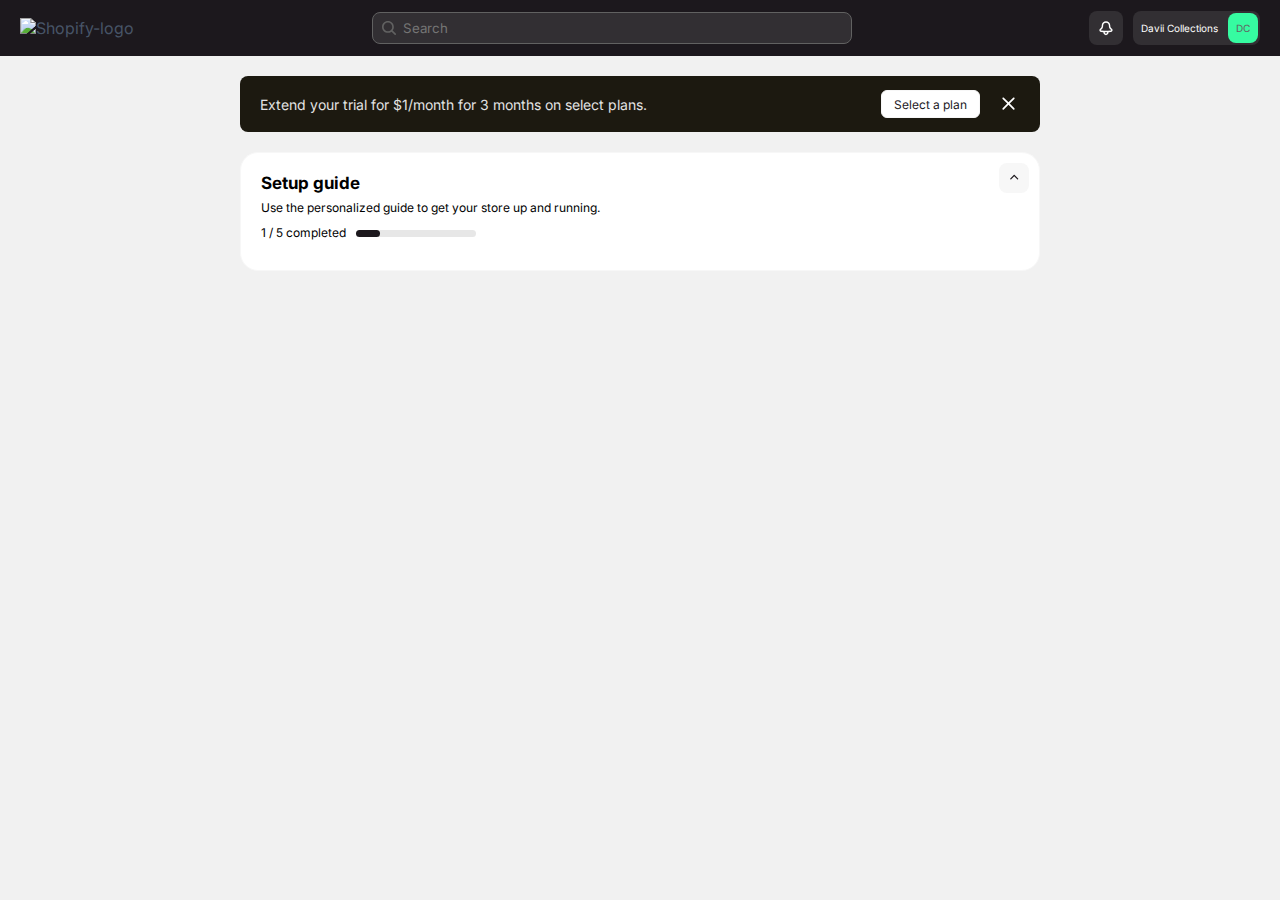
==== commit 294011dc: "setup guide" ====
--- a/index.html
+++ b/index.html
@@ -13,7 +13,9 @@
 
     <title>Shopify - Level Up Hackathon</title>
   </head>
+
   <body>
+    <!-- HEADER -->
     <header>
       <a href="shopify.com">
         <img
@@ -48,7 +50,14 @@
       </form>
 
       <div class="user">
-        <button class="notification" id="alert-btn">
+        <button
+          class="notification"
+          id="alert-btn"
+          aria-expanded="false"
+          aria-haspopup="true"
+          aria-controls="alerts"
+          aria-label="Notifications"
+        >
           <svg
             width="41"
             height="40"
@@ -65,14 +74,143 @@
           </svg>
         </button>
 
-        <button class="name" id="user-btn">
-          <p class="brand"><span>Davii Collections</span></p>
-          <p class="dc"><span>DC</span></p>
+        <button
+          class="name"
+          id="user-btn"
+          aria-haspopup="true"
+          aria-controls="user-popup"
+          aria-expanded="false"
+          aria-label="Davii Collections menu"
+        >
+          <p class="brand" aria-hidden="true" focusable="false">
+            <span>Davii Collections</span>
+          </p>
+          <p class="dc" aria-hidden="true" focusable="false"><span>DC</span></p>
         </button>
       </div>
     </header>
+
+    <!-- Main -->
     <main>
       <section>
+        <aside
+          class="user-popup"
+          id="user-popup"
+          aria-labelledby="user-btn"
+          role="menu"
+        >
+          <a href="admin.shopify.com" role="menuitem">
+            <p class="dc"><span>DC</span></p>
+            <p class="name">Davii Collections</p>
+            <span>
+              <svg
+                width="12"
+                height="9"
+                viewBox="0 0 12 9"
+                fill="none"
+                xmlns="http://www.w3.org/2000/svg"
+              >
+                <path
+                  d="M11.3332 1L3.99984 8.33333L0.666504 5"
+                  stroke="#303030"
+                  stroke-width="1.33333"
+                  stroke-linecap="round"
+                  stroke-linejoin="round"
+                />
+              </svg>
+            </span>
+          </a>
+          <a href="admin.shopify.com" role="menuitem">
+            <svg
+              width="41"
+              height="40"
+              viewBox="0 0 21 20"
+              fill="none"
+              xmlns="http://www.w3.org/2000/svg"
+            >
+              <path
+                fill-rule="evenodd"
+                clip-rule="evenodd"
+                d="M13.757 3H7.24302C6.85944 3 6.4971 3.17611 6.26012 3.47772L3.87394 6.51468C3.63169 6.823 3.5 7.20375 3.5 7.59586V8.25C3.5 9.31867 4.10958 10.245 5 10.7001V15.25C5 16.2165 5.7835 17 6.75 17H14.25C15.2165 17 16 16.2165 16 15.25V10.7001C16.8904 10.245 17.5 9.31867 17.5 8.25V7.76879C17.5 7.26465 17.3307 6.77511 17.0192 6.3787L14.7399 3.47772C14.5029 3.17611 14.1406 3 13.757 3ZM13.5 15.5H14.25C14.3881 15.5 14.5 15.3881 14.5 15.25V11C13.712 11 13.0014 10.6686 12.5 10.1375C11.9986 10.6686 11.288 11 10.5 11C9.71199 11 9.00138 10.6686 8.5 10.1375C7.99862 10.6686 7.28801 11 6.5 11V15.25C6.5 15.3881 6.61193 15.5 6.75 15.5H10.5V13C10.5 12.4477 10.9477 12 11.5 12H12.5C13.0523 12 13.5 12.4477 13.5 13V15.5ZM6.5 9.5H6.25C5.55964 9.5 5 8.94036 5 8.25V7.59586C5 7.53985 5.01881 7.48545 5.05342 7.44141L7.36453 4.5H13.6355L15.8397 7.30543C15.9436 7.43757 16 7.60075 16 7.76879V8.25C16 8.94036 15.4404 9.5 14.75 9.5H14.5C13.8096 9.5 13.25 8.94036 13.25 8.25V7.75C13.25 7.33579 12.9142 7 12.5 7C12.0858 7 11.75 7.33579 11.75 7.75V8.25C11.75 8.94036 11.1904 9.5 10.5 9.5C9.80964 9.5 9.25 8.94036 9.25 8.25V7.75C9.25 7.33579 8.91421 7 8.5 7C8.08579 7 7.75 7.33579 7.75 7.75V8.25C7.75 8.94036 7.19036 9.5 6.5 9.5Z"
+                fill="#000"
+              />
+            </svg>
+            <span>All stores</span>
+          </a>
+
+          <div class="line"></div>
+
+          <a href="admin.shopify.com" role="menuitem">Help Center</a>
+          <a href="admin.shopify.com" role="menuitem">Changelog</a>
+          <a href="admin.shopify.com" role="menuitem">Community forums</a>
+          <a href="admin.shopify.com" role="menuitem">Hire a Shopify Partner</a>
+          <a href="admin.shopify.com" role="menuitem">Keyboard shortcuts</a>
+
+          <div class="line"></div>
+
+          <a href="admin.shopify.com" class="email" role="menuitem">
+            <span>David Michael</span>
+            <span>davidmichael@gmail.com</span>
+          </a>
+          <a href="admin.shopify.com" role="menuitem"> Manage account </a>
+          <a href="admin.shopify.com" role="menuitem"> Log out </a>
+        </aside>
+        <aside
+          class="alerts"
+          id="alerts"
+          role="menu"
+          aria-labelledby="alert-btn"
+        >
+          <div class="head">
+            <h5>Alerts</h5>
+            <button aria-label="filter notifications" role="menuitem">
+              <svg
+                width="14"
+                height="10"
+                viewBox="0 0 14 10"
+                fill="none"
+                xmlns="http://www.w3.org/2000/svg"
+              >
+                <path
+                  d="M0 1C0 0.585786 0.335786 0.25 0.75 0.25H13.25C13.6642 0.25 14 0.585786 14 1C14 1.41421 13.6642 1.75 13.25 1.75H0.75C0.335786 1.75 0 1.41421 0 1Z"
+                  fill="#616161"
+                />
+                <path
+                  d="M3.75 9C3.75 8.58579 4.08579 8.25 4.5 8.25H9.5C9.91421 8.25 10.25 8.58579 10.25 9C10.25 9.41421 9.91421 9.75 9.5 9.75H4.5C4.08579 9.75 3.75 9.41421 3.75 9Z"
+                  fill="#616161"
+                />
+                <path
+                  d="M2.5 4.25C2.08579 4.25 1.75 4.58579 1.75 5C1.75 5.41421 2.08579 5.75 2.5 5.75H11.5C11.9142 5.75 12.25 5.41421 12.25 5C12.25 4.58579 11.9142 4.25 11.5 4.25H2.5Z"
+                  fill="#616161"
+                />
+              </svg>
+            </button>
+            <button role="menuitem" aria-label="mark all notifications as read">
+              <svg
+                width="14"
+                height="14"
+                viewBox="0 0 14 14"
+                fill="none"
+                xmlns="http://www.w3.org/2000/svg"
+              >
+                <path
+                  d="M10.2803 6.03033C10.5732 5.73744 10.5732 5.26256 10.2803 4.96967C9.98744 4.67678 9.51256 4.67678 9.21967 4.96967L6.25 7.93934L5.03033 6.71967C4.73744 6.42678 4.26256 6.42678 3.96967 6.71967C3.67678 7.01256 3.67678 7.48744 3.96967 7.78033L5.71967 9.53033C6.01256 9.82322 6.48744 9.82322 6.78033 9.53033L10.2803 6.03033Z"
+                  fill="#616161"
+                />
+                <path
+                  fill-rule="evenodd"
+                  clip-rule="evenodd"
+                  d="M14 7C14 10.866 10.866 14 7 14C3.13401 14 0 10.866 0 7C0 3.13401 3.13401 0 7 0C10.866 0 14 3.13401 14 7ZM12.5 7C12.5 10.0376 10.0376 12.5 7 12.5C3.96243 12.5 1.5 10.0376 1.5 7C1.5 3.96243 3.96243 1.5 7 1.5C10.0376 1.5 12.5 3.96243 12.5 7Z"
+                  fill="#616161"
+                />
+              </svg>
+            </button>
+          </div>
+          <div>
+            <p>Alerts about your store and account will show here</p>
+          </div>
+        </aside>
+
         <div class="plan-modal">
           <p>
             Extend your trial for &dollar;1/month for 3 months on select plans.
@@ -103,7 +241,14 @@
                 <div id="ink" class="ink"></div>
               </div>
             </div>
-            <button class="arrow" id="arrow">
+            <button
+              class="arrow"
+              id="arrow"
+              aria-expanded="false"
+              aria-controls="cards-wrapper"
+              aria-label="toggle setup guide"
+              aria-haspopup="true"
+            >
               <svg
                 width="41"
                 height="40"
@@ -120,7 +265,12 @@
               </svg>
             </button>
           </div>
-          <div class="cards-wrapper">
+          <div
+            id="cards-wrapper"
+            class="cards-wrapper"
+            role="menu"
+            aria-labelledby="arrow"
+          >
             <div class="card">
               <div class="toggle-card">
                 <button class="indicator" id="indicator">
@@ -497,114 +647,6 @@
           </div>
         </article>
       </section>
-
-      <aside class="user-popup" id="user-popup">
-        <a href="admin.shopify.com">
-          <p class="dc"><span>DC</span></p>
-          <p class="name">Davii Collections</p>
-          <span>
-            <svg
-              width="12"
-              height="9"
-              viewBox="0 0 12 9"
-              fill="none"
-              xmlns="http://www.w3.org/2000/svg"
-            >
-              <path
-                d="M11.3332 1L3.99984 8.33333L0.666504 5"
-                stroke="#303030"
-                stroke-width="1.33333"
-                stroke-linecap="round"
-                stroke-linejoin="round"
-              />
-            </svg>
-          </span>
-        </a>
-        <a href="admin.shopify.com">
-          <svg
-            width="41"
-            height="40"
-            viewBox="0 0 21 20"
-            fill="none"
-            xmlns="http://www.w3.org/2000/svg"
-          >
-            <path
-              fill-rule="evenodd"
-              clip-rule="evenodd"
-              d="M13.757 3H7.24302C6.85944 3 6.4971 3.17611 6.26012 3.47772L3.87394 6.51468C3.63169 6.823 3.5 7.20375 3.5 7.59586V8.25C3.5 9.31867 4.10958 10.245 5 10.7001V15.25C5 16.2165 5.7835 17 6.75 17H14.25C15.2165 17 16 16.2165 16 15.25V10.7001C16.8904 10.245 17.5 9.31867 17.5 8.25V7.76879C17.5 7.26465 17.3307 6.77511 17.0192 6.3787L14.7399 3.47772C14.5029 3.17611 14.1406 3 13.757 3ZM13.5 15.5H14.25C14.3881 15.5 14.5 15.3881 14.5 15.25V11C13.712 11 13.0014 10.6686 12.5 10.1375C11.9986 10.6686 11.288 11 10.5 11C9.71199 11 9.00138 10.6686 8.5 10.1375C7.99862 10.6686 7.28801 11 6.5 11V15.25C6.5 15.3881 6.61193 15.5 6.75 15.5H10.5V13C10.5 12.4477 10.9477 12 11.5 12H12.5C13.0523 12 13.5 12.4477 13.5 13V15.5ZM6.5 9.5H6.25C5.55964 9.5 5 8.94036 5 8.25V7.59586C5 7.53985 5.01881 7.48545 5.05342 7.44141L7.36453 4.5H13.6355L15.8397 7.30543C15.9436 7.43757 16 7.60075 16 7.76879V8.25C16 8.94036 15.4404 9.5 14.75 9.5H14.5C13.8096 9.5 13.25 8.94036 13.25 8.25V7.75C13.25 7.33579 12.9142 7 12.5 7C12.0858 7 11.75 7.33579 11.75 7.75V8.25C11.75 8.94036 11.1904 9.5 10.5 9.5C9.80964 9.5 9.25 8.94036 9.25 8.25V7.75C9.25 7.33579 8.91421 7 8.5 7C8.08579 7 7.75 7.33579 7.75 7.75V8.25C7.75 8.94036 7.19036 9.5 6.5 9.5Z"
-              fill="#000"
-            />
-          </svg>
-          <span>All stores</span>
-        </a>
-
-        <div class="line"></div>
-
-        <a href="admin.shopify.com">Help Center</a>
-        <a href="admin.shopify.com">Changelog</a>
-        <a href="admin.shopify.com">Community forums</a>
-        <a href="admin.shopify.com">Hire a Shopify Partner</a>
-        <a href="admin.shopify.com">Keyboard shortcuts</a>
-
-        <div class="line"></div>
-
-        <a href="admin.shopify.com" class="email">
-          <span>David Michael</span>
-          <span>davidmichael@gmail.com</span>
-        </a>
-        <a href="admin.shopify.com"> Manage account </a>
-        <a href="admin.shopify.com"> Log out </a>
-      </aside>
-      <aside class="alerts" id="alerts">
-        <div class="head">
-          <h5>Alerts</h5>
-          <button>
-            <svg
-              width="14"
-              height="10"
-              viewBox="0 0 14 10"
-              fill="none"
-              xmlns="http://www.w3.org/2000/svg"
-            >
-              <path
-                d="M0 1C0 0.585786 0.335786 0.25 0.75 0.25H13.25C13.6642 0.25 14 0.585786 14 1C14 1.41421 13.6642 1.75 13.25 1.75H0.75C0.335786 1.75 0 1.41421 0 1Z"
-                fill="#616161"
-              />
-              <path
-                d="M3.75 9C3.75 8.58579 4.08579 8.25 4.5 8.25H9.5C9.91421 8.25 10.25 8.58579 10.25 9C10.25 9.41421 9.91421 9.75 9.5 9.75H4.5C4.08579 9.75 3.75 9.41421 3.75 9Z"
-                fill="#616161"
-              />
-              <path
-                d="M2.5 4.25C2.08579 4.25 1.75 4.58579 1.75 5C1.75 5.41421 2.08579 5.75 2.5 5.75H11.5C11.9142 5.75 12.25 5.41421 12.25 5C12.25 4.58579 11.9142 4.25 11.5 4.25H2.5Z"
-                fill="#616161"
-              />
-            </svg>
-          </button>
-          <button>
-            <svg
-              width="14"
-              height="14"
-              viewBox="0 0 14 14"
-              fill="none"
-              xmlns="http://www.w3.org/2000/svg"
-            >
-              <path
-                d="M10.2803 6.03033C10.5732 5.73744 10.5732 5.26256 10.2803 4.96967C9.98744 4.67678 9.51256 4.67678 9.21967 4.96967L6.25 7.93934L5.03033 6.71967C4.73744 6.42678 4.26256 6.42678 3.96967 6.71967C3.67678 7.01256 3.67678 7.48744 3.96967 7.78033L5.71967 9.53033C6.01256 9.82322 6.48744 9.82322 6.78033 9.53033L10.2803 6.03033Z"
-                fill="#616161"
-              />
-              <path
-                fill-rule="evenodd"
-                clip-rule="evenodd"
-                d="M14 7C14 10.866 10.866 14 7 14C3.13401 14 0 10.866 0 7C0 3.13401 3.13401 0 7 0C10.866 0 14 3.13401 14 7ZM12.5 7C12.5 10.0376 10.0376 12.5 7 12.5C3.96243 12.5 1.5 10.0376 1.5 7C1.5 3.96243 3.96243 1.5 7 1.5C10.0376 1.5 12.5 3.96243 12.5 7Z"
-                fill="#616161"
-              />
-            </svg>
-          </button>
-        </div>
-        <div>
-          <p>Alerts about your store and account will show here</p>
-        </div>
-      </aside>
     </main>
 
     <script src="./app.js"></script>
--- a/app.css
+++ b/app.css
@@ -235,6 +235,7 @@
   flex-direction: column;
   display: none;
   transition: all 0.2s;
+  z-index: 1;
 }
 
 .user-popup.show {
@@ -335,6 +336,7 @@
   border: 1px solid #ebebeb;
   display: none;
   transition: all 0.3s;
+  z-index: 1;
 }
 
 .alerts.show {
@@ -350,12 +352,27 @@
 .alerts .head h5 {
   flex: 5;
   line-height: 0;
+}
+
+.alerts .head > button {
+  width: 30px;
+  height: 30px;
+  border-radius: 4px;
+}
+
+.alerts .head > button:focus {
+  outline: 2px solid #005bd3;
+}
+
+.alerts .head > .button svg {
+  pointer-events: none;
 }
 
 .alerts div:last-child {
   background-color: #f1f1f1;
   padding: 10px 12px;
   text-align: center;
+  border-radius: 4px;
 }
 
 .alerts div:last-child p {
@@ -488,13 +505,12 @@
 
 /* CARDS */
 .cards-wrapper {
-  height: 0;
-  opacity: 0;
-}
-
-.open .cards-wrapper {
   height: fit-content;
-  opacity: 1;
+  display: none;
+}
+
+.open.cards-wrapper {
+  display: block;
 }
 
 .card {
@@ -592,10 +608,6 @@
   border-radius: 8px;
 }
 
-/* .card.expand .action:focus {
-  outline: none;
-} */
-
 .card-matter {
   height: 0;
   position: relative;
@@ -707,6 +719,14 @@
   section article {
     border-radius: 0;
   }
+
+  .card.expand img {
+    display: none;
+  }
+
+  .card-matter p {
+    width: 100%;
+  }
 }
 
 @media screen and (max-width: 450px) {
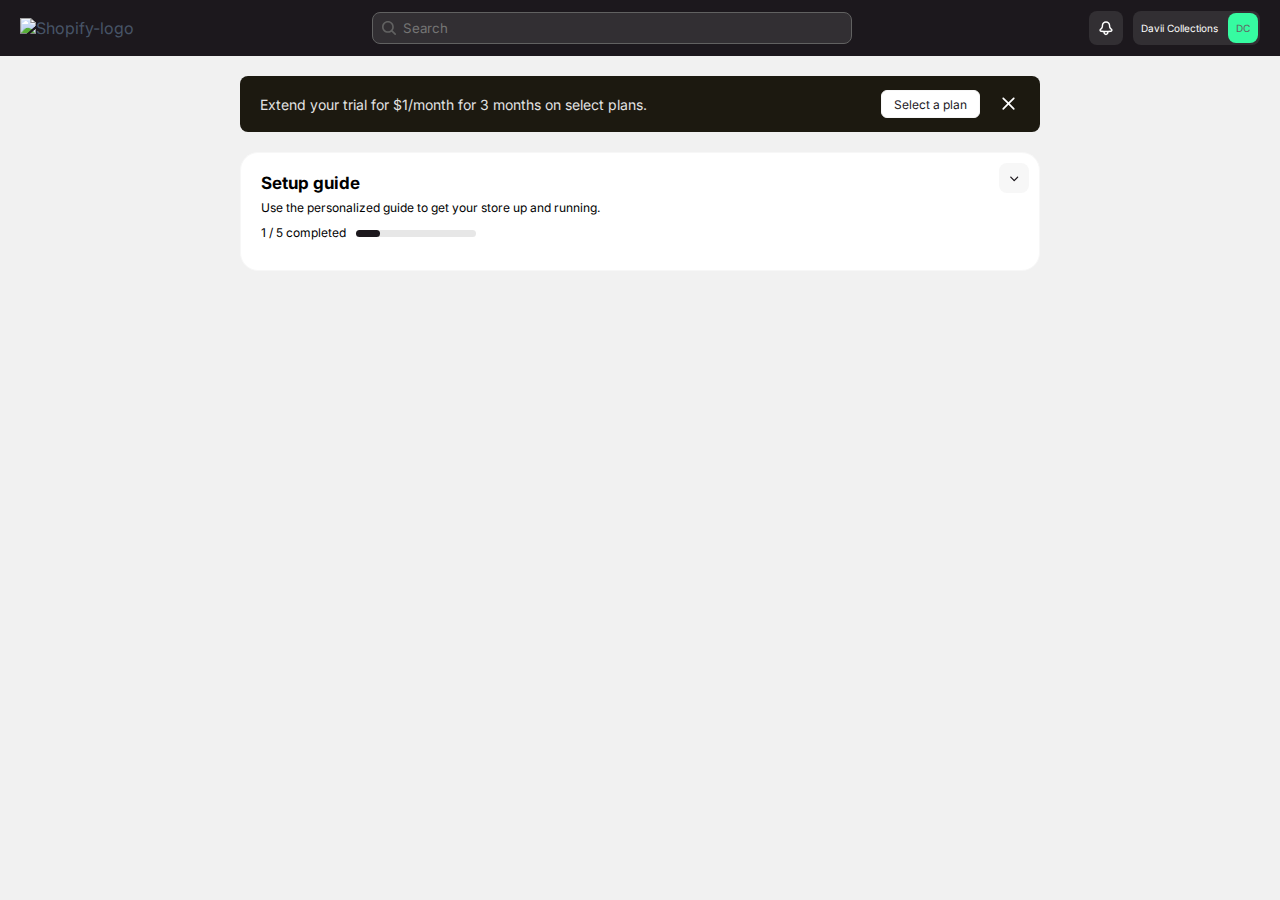
==== commit 415252e9: "arrow btn in setup guide" ====
--- a/index.html
+++ b/index.html
@@ -265,14 +265,15 @@
               </svg>
             </button>
           </div>
+
           <div
             id="cards-wrapper"
             class="cards-wrapper"
             role="menu"
             aria-labelledby="arrow"
           >
-            <div class="card">
-              <div class="toggle-card">
+            <div class="card" tabindex="0" role="menuitem">
+              <div class="toggle-card" role="menuitem">
                 <button class="indicator" id="indicator">
                   <!-- SVG 1 -->
                   <svg
@@ -329,7 +330,7 @@
                     ></path>
                   </svg>
                 </button>
-                <button class="action">Customize your online store</button>
+                <h2 class="action">Customize your online store</h2>
               </div>
               <div class="card-matter">
                 <p>
@@ -343,7 +344,8 @@
                 />
               </div>
             </div>
-            <div class="card">
+
+            <div class="card" tabindex="0" role="menuitem">
               <div class="toggle-card">
                 <button class="indicator" id="indicator">
                   <!-- SVG 1 -->
@@ -401,7 +403,7 @@
                     ></path>
                   </svg>
                 </button>
-                <button class="action">Add your first product</button>
+                <h2 class="action">Add your first product</h2>
               </div>
               <div class="card-matter">
                 <p>
@@ -418,8 +420,9 @@
                 />
               </div>
             </div>
-            <div class="card">
-              <div class="toggle-card">
+
+            <div class="card" tabindex="0" role="menuitem">
+              <div class="toggle-card" role="menuitem">
                 <button class="indicator" id="indicator">
                   <!-- SVG 1 -->
                   <svg
@@ -476,174 +479,24 @@
                     ></path>
                   </svg>
                 </button>
-                <button class="action">Add a custom domain</button>
+                <h2 class="action">Add your first product</h2>
               </div>
               <div class="card-matter">
                 <p>
-                  Your current domain is 222219.myshopify.com but you can add a
-                  custom domain to help customers find your online store
-                  <a href="">Learn more</a>
+                  Write a description, add photos, and set pricing for the
+                  products you plan to sell. <a href="">Learn more</a>
                 </p>
                 <div class="btn-wrapper">
-                  <button class="btn-2">Add domain</button>
+                  <button class="btn-2">Customize theme</button>
+                  <button class="btn-3">Import product</button>
                 </div>
                 <img
-                  src="https://crushingit.tech/hackathon-assets/website.png"
+                  src="https://crushingit.tech/hackathon-assets/product.png"
                   alt="#"
                 />
               </div>
             </div>
-            <div class="card">
-              <div class="toggle-card">
-                <button class="indicator" id="indicator">
-                  <!-- SVG 1 -->
-                  <svg
-                    xmlns="http://www.w3.org/2000/svg"
-                    width="40"
-                    height="40"
-                    viewBox="0 0 32 32"
-                    fill="none"
-                    class="state unchecked"
-                  >
-                    <circle
-                      cx="16"
-                      cy="16"
-                      r="12"
-                      stroke="#1c1910"
-                      stroke-width="2.5"
-                      stroke-linecap="round"
-                      stroke-linejoin="round"
-                      stroke-dasharray="4 6"
-                    />
-                  </svg>
-
-                  <!-- SVG 2 -->
-                  <svg
-                    xmlns="http://www.w3.org/2000/svg"
-                    width="40"
-                    height="40"
-                    viewBox="0 0 28 28"
-                    fill="none"
-                    class="state loading"
-                  >
-                    <path
-                      d="M26 14C26 16.3734 25.2962 18.6935 23.9776 20.6668C22.6591 22.6402 20.7849 24.1783 18.5922 25.0866C16.3995 25.9948 13.9867 26.2324 11.6589 25.7694C9.33114 25.3064 7.19295 24.1635 5.51472 22.4853C3.83649 20.8071 2.6936 18.6689 2.23058 16.3411C1.76755 14.0133 2.00519 11.6005 2.91345 9.4078C3.8217 7.21509 5.35977 5.34094 7.33316 4.02236C9.30655 2.70379 11.6266 2 14 2"
-                      stroke="#1c1910"
-                      stroke-width="2.5"
-                      stroke-linecap="round"
-                      stroke-linejoin="round"
-                    />
-                  </svg>
-
-                  <!-- SVG 3 -->
-                  <svg
-                    width="40"
-                    height="40"
-                    viewBox="0 0 24 24"
-                    fill="none"
-                    class="state check"
-                    xmlns="http://www.w3.org/2000/svg"
-                  >
-                    <circle cx="12" cy="12" r="10" fill="#303030"></circle>
-                    <path
-                      d="M17.2738 8.52629C17.6643 8.91682 17.6643 9.54998 17.2738 9.94051L11.4405 15.7738C11.05 16.1644 10.4168 16.1644 10.0263 15.7738L7.3596 13.1072C6.96908 12.7166 6.96908 12.0835 7.3596 11.693C7.75013 11.3024 8.38329 11.3024 8.77382 11.693L10.7334 13.6525L15.8596 8.52629C16.2501 8.13577 16.8833 8.13577 17.2738 8.52629Z"
-                      fill="#fff"
-                    ></path>
-                  </svg>
-                </button>
-                <button class="action">Name your store</button>
-              </div>
-              <div class="card-matter">
-                <p>
-                  Your temporary store name is currently Davii collections. The
-                  store name appears in your admin and your online store.
-                  <a href="">Learn more</a>
-                </p>
-                <div class="btn-wrapper">
-                  <button class="btn-2">Name store</button>
-                </div>
-                <img
-                  src="https://crushingit.tech/hackathon-assets/name-store.png"
-                  alt="#"
-                />
-              </div>
-            </div>
-            <div class="card expand">
-              <div class="toggle-card">
-                <button class="indicator" id="indicator">
-                  <!-- SVG 1 -->
-                  <svg
-                    xmlns="http://www.w3.org/2000/svg"
-                    width="40"
-                    height="40"
-                    viewBox="0 0 32 32"
-                    fill="none"
-                    class="state unchecked"
-                  >
-                    <circle
-                      cx="16"
-                      cy="16"
-                      r="12"
-                      stroke="#1c1910"
-                      stroke-width="2.5"
-                      stroke-linecap="round"
-                      stroke-linejoin="round"
-                      stroke-dasharray="4 6"
-                    />
-                  </svg>
-
-                  <!-- SVG 2 -->
-                  <svg
-                    xmlns="http://www.w3.org/2000/svg"
-                    width="40"
-                    height="40"
-                    viewBox="0 0 28 28"
-                    fill="none"
-                    class="state loading"
-                  >
-                    <path
-                      d="M26 14C26 16.3734 25.2962 18.6935 23.9776 20.6668C22.6591 22.6402 20.7849 24.1783 18.5922 25.0866C16.3995 25.9948 13.9867 26.2324 11.6589 25.7694C9.33114 25.3064 7.19295 24.1635 5.51472 22.4853C3.83649 20.8071 2.6936 18.6689 2.23058 16.3411C1.76755 14.0133 2.00519 11.6005 2.91345 9.4078C3.8217 7.21509 5.35977 5.34094 7.33316 4.02236C9.30655 2.70379 11.6266 2 14 2"
-                      stroke="#1c1910"
-                      stroke-width="2.5"
-                      stroke-linecap="round"
-                      stroke-linejoin="round"
-                    />
-                  </svg>
-
-                  <!-- SVG 3 -->
-                  <svg
-                    width="40"
-                    height="40"
-                    viewBox="0 0 24 24"
-                    fill="none"
-                    class="state check"
-                    xmlns="http://www.w3.org/2000/svg"
-                  >
-                    <circle cx="12" cy="12" r="10" fill="#303030"></circle>
-                    <path
-                      d="M17.2738 8.52629C17.6643 8.91682 17.6643 9.54998 17.2738 9.94051L11.4405 15.7738C11.05 16.1644 10.4168 16.1644 10.0263 15.7738L7.3596 13.1072C6.96908 12.7166 6.96908 12.0835 7.3596 11.693C7.75013 11.3024 8.38329 11.3024 8.77382 11.693L10.7334 13.6525L15.8596 8.52629C16.2501 8.13577 16.8833 8.13577 17.2738 8.52629Z"
-                      fill="#fff"
-                    ></path>
-                  </svg>
-                </button>
-                <button class="action">Set up a payment provider</button>
-              </div>
-              <div class="card-matter">
-                <p>
-                  Choose a payment provider to start accepting payments. You'll
-                  need to create an account with the payment provider and set it
-                  up with your Shopify store.
-                  <a href="">Learn more</a>
-                </p>
-                <div class="btn-wrapper">
-                  <button class="btn-2">Set up payment</button>
-                </div>
-                <img
-                  src="https://crushingit.tech/hackathon-assets/payment.png"
-                  alt="#"
-                />
-              </div>
-            </div>
+            <!--  -->
           </div>
         </article>
       </section>
--- a/app.css
+++ b/app.css
@@ -494,7 +494,7 @@
   width: 25px;
 }
 
-.open .top .arrow svg {
+.top .arrow.flip svg {
   transform: rotateX(180deg);
 }
 
@@ -523,6 +523,10 @@
 .card.expand {
   background-color: #f0f0f0;
   height: fit-content;
+}
+
+.card.expand:focus {
+  outline: 2px solid #005bd3;
 }
 
 .toggle-card {
@@ -601,11 +605,7 @@
   font-weight: 500;
   margin: 0;
   text-align: left;
-}
-
-.card .action:focus {
-  outline: 2px solid #005bd3;
-  border-radius: 8px;
+  padding-left: 5px;
 }
 
 .card-matter {
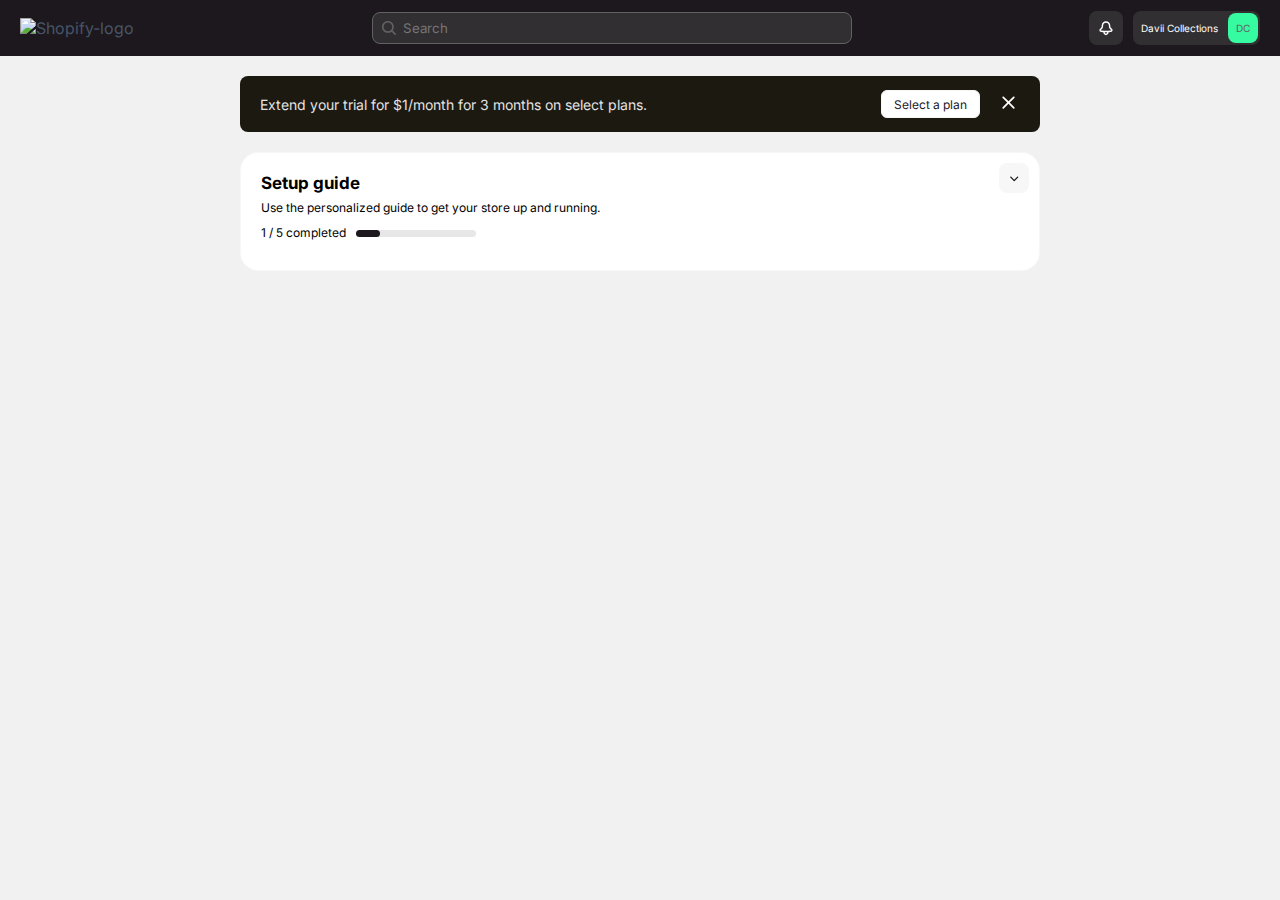
==== commit 99d362b0: "hope this wins" ====
--- a/index.html
+++ b/index.html
@@ -274,7 +274,12 @@
           >
             <div class="card" tabindex="0" role="menuitem">
               <div class="toggle-card" role="menuitem">
-                <button class="indicator" id="indicator">
+                <button
+                  class="indicator"
+                  id="indicator"
+                  aria-label="check button"
+                  role="tablist"
+                >
                   <!-- SVG 1 -->
                   <svg
                     xmlns="http://www.w3.org/2000/svg"
@@ -332,12 +337,13 @@
                 </button>
                 <h2 class="action">Customize your online store</h2>
               </div>
+
               <div class="card-matter">
                 <p>
                   Choose a theme and add your logo, colours, and images to
                   reflect your brand. <a href="">Learn more</a>
                 </p>
-                <button class="btn-2">Customize theme</button>
+                <button class="btn-2" role="tablist">Customize theme</button>
                 <img
                   src="https://crushingit.tech/hackathon-assets/customise-store.png"
                   alt="#"
@@ -347,7 +353,12 @@
 
             <div class="card" tabindex="0" role="menuitem">
               <div class="toggle-card">
-                <button class="indicator" id="indicator">
+                <button
+                  class="indicator"
+                  id="indicator"
+                  aria-label="check button"
+                  role="tablist"
+                >
                   <!-- SVG 1 -->
                   <svg
                     xmlns="http://www.w3.org/2000/svg"
@@ -405,14 +416,15 @@
                 </button>
                 <h2 class="action">Add your first product</h2>
               </div>
+
               <div class="card-matter">
                 <p>
                   Write a description, add photos, and set pricing for the
                   products you plan to sell. <a href="">Learn more</a>
                 </p>
                 <div class="btn-wrapper">
-                  <button class="btn-2">Customize theme</button>
-                  <button class="btn-3">Import product</button>
+                  <button class="btn-2" role="tablist">Customize theme</button>
+                  <button class="btn-3" role="tablist">Import product</button>
                 </div>
                 <img
                   src="https://crushingit.tech/hackathon-assets/product.png"
@@ -422,8 +434,13 @@
             </div>
 
             <div class="card" tabindex="0" role="menuitem">
-              <div class="toggle-card" role="menuitem">
-                <button class="indicator" id="indicator">
+              <div class="toggle-card">
+                <button
+                  class="indicator"
+                  id="indicator"
+                  aria-label="check button"
+                  role="tablist"
+                >
                   <!-- SVG 1 -->
                   <svg
                     xmlns="http://www.w3.org/2000/svg"
@@ -479,23 +496,187 @@
                     ></path>
                   </svg>
                 </button>
-                <h2 class="action">Add your first product</h2>
+                <h2 class="action">Add a custom domain</h2>
               </div>
               <div class="card-matter">
                 <p>
-                  Write a description, add photos, and set pricing for the
-                  products you plan to sell. <a href="">Learn more</a>
+                  Your current domain is 222219.myshopify.com but you can add a
+                  custom domain to help customers find your online store
+                  <a href="">Learn more</a>
                 </p>
                 <div class="btn-wrapper">
-                  <button class="btn-2">Customize theme</button>
-                  <button class="btn-3">Import product</button>
+                  <button class="btn-2" role="tablist">Add domain</button>
                 </div>
                 <img
-                  src="https://crushingit.tech/hackathon-assets/product.png"
+                  src="https://crushingit.tech/hackathon-assets/website.png"
                   alt="#"
                 />
               </div>
             </div>
+
+            <div class="card" tabindex="0" role="menuitem">
+              <div class="toggle-card">
+                <button
+                  class="indicator"
+                  id="indicator"
+                  aria-label="check button"
+                  role="tablist"
+                >
+                  <!-- SVG 1 -->
+                  <svg
+                    xmlns="http://www.w3.org/2000/svg"
+                    width="40"
+                    height="40"
+                    viewBox="0 0 32 32"
+                    fill="none"
+                    class="state unchecked"
+                  >
+                    <circle
+                      cx="16"
+                      cy="16"
+                      r="12"
+                      stroke="#1c1910"
+                      stroke-width="2.5"
+                      stroke-linecap="round"
+                      stroke-linejoin="round"
+                      stroke-dasharray="4 6"
+                    />
+                  </svg>
+
+                  <!-- SVG 2 -->
+                  <svg
+                    xmlns="http://www.w3.org/2000/svg"
+                    width="40"
+                    height="40"
+                    viewBox="0 0 28 28"
+                    fill="none"
+                    class="state loading"
+                  >
+                    <path
+                      d="M26 14C26 16.3734 25.2962 18.6935 23.9776 20.6668C22.6591 22.6402 20.7849 24.1783 18.5922 25.0866C16.3995 25.9948 13.9867 26.2324 11.6589 25.7694C9.33114 25.3064 7.19295 24.1635 5.51472 22.4853C3.83649 20.8071 2.6936 18.6689 2.23058 16.3411C1.76755 14.0133 2.00519 11.6005 2.91345 9.4078C3.8217 7.21509 5.35977 5.34094 7.33316 4.02236C9.30655 2.70379 11.6266 2 14 2"
+                      stroke="#1c1910"
+                      stroke-width="2.5"
+                      stroke-linecap="round"
+                      stroke-linejoin="round"
+                    />
+                  </svg>
+
+                  <!-- SVG 3 -->
+                  <svg
+                    width="40"
+                    height="40"
+                    viewBox="0 0 24 24"
+                    fill="none"
+                    class="state check"
+                    xmlns="http://www.w3.org/2000/svg"
+                  >
+                    <circle cx="12" cy="12" r="10" fill="#303030"></circle>
+                    <path
+                      d="M17.2738 8.52629C17.6643 8.91682 17.6643 9.54998 17.2738 9.94051L11.4405 15.7738C11.05 16.1644 10.4168 16.1644 10.0263 15.7738L7.3596 13.1072C6.96908 12.7166 6.96908 12.0835 7.3596 11.693C7.75013 11.3024 8.38329 11.3024 8.77382 11.693L10.7334 13.6525L15.8596 8.52629C16.2501 8.13577 16.8833 8.13577 17.2738 8.52629Z"
+                      fill="#fff"
+                    ></path>
+                  </svg>
+                </button>
+                <h2 class="action">Name your store</h2>
+              </div>
+              <div class="card-matter">
+                <p>
+                  Your temporary store name is currently Davii collections. The
+                  store name appears in your admin and your online store.
+                  <a href="">Learn more</a>
+                </p>
+                <div class="btn-wrapper">
+                  <button class="btn-2" role="tablist">Name store</button>
+                </div>
+                <img
+                  src="https://crushingit.tech/hackathon-assets/name-store.png"
+                  alt="#"
+                />
+              </div>
+            </div>
+
+            <div class="card" tabindex="0" role="menuitem">
+              <div class="toggle-card">
+                <button
+                  class="indicator"
+                  id="indicator"
+                  aria-label="check button"
+                  role="tablist"
+                >
+                  <!-- SVG 1 -->
+                  <svg
+                    xmlns="http://www.w3.org/2000/svg"
+                    width="40"
+                    height="40"
+                    viewBox="0 0 32 32"
+                    fill="none"
+                    class="state unchecked"
+                  >
+                    <circle
+                      cx="16"
+                      cy="16"
+                      r="12"
+                      stroke="#1c1910"
+                      stroke-width="2.5"
+                      stroke-linecap="round"
+                      stroke-linejoin="round"
+                      stroke-dasharray="4 6"
+                    />
+                  </svg>
+
+                  <!-- SVG 2 -->
+                  <svg
+                    xmlns="http://www.w3.org/2000/svg"
+                    width="40"
+                    height="40"
+                    viewBox="0 0 28 28"
+                    fill="none"
+                    class="state loading"
+                  >
+                    <path
+                      d="M26 14C26 16.3734 25.2962 18.6935 23.9776 20.6668C22.6591 22.6402 20.7849 24.1783 18.5922 25.0866C16.3995 25.9948 13.9867 26.2324 11.6589 25.7694C9.33114 25.3064 7.19295 24.1635 5.51472 22.4853C3.83649 20.8071 2.6936 18.6689 2.23058 16.3411C1.76755 14.0133 2.00519 11.6005 2.91345 9.4078C3.8217 7.21509 5.35977 5.34094 7.33316 4.02236C9.30655 2.70379 11.6266 2 14 2"
+                      stroke="#1c1910"
+                      stroke-width="2.5"
+                      stroke-linecap="round"
+                      stroke-linejoin="round"
+                    />
+                  </svg>
+
+                  <!-- SVG 3 -->
+                  <svg
+                    width="40"
+                    height="40"
+                    viewBox="0 0 24 24"
+                    fill="none"
+                    class="state check"
+                    xmlns="http://www.w3.org/2000/svg"
+                  >
+                    <circle cx="12" cy="12" r="10" fill="#303030"></circle>
+                    <path
+                      d="M17.2738 8.52629C17.6643 8.91682 17.6643 9.54998 17.2738 9.94051L11.4405 15.7738C11.05 16.1644 10.4168 16.1644 10.0263 15.7738L7.3596 13.1072C6.96908 12.7166 6.96908 12.0835 7.3596 11.693C7.75013 11.3024 8.38329 11.3024 8.77382 11.693L10.7334 13.6525L15.8596 8.52629C16.2501 8.13577 16.8833 8.13577 17.2738 8.52629Z"
+                      fill="#fff"
+                    ></path>
+                  </svg>
+                </button>
+                <h2 class="action">Set up a payment provider</h2>
+              </div>
+              <div class="card-matter">
+                <p>
+                  Choose a payment provider to start accepting payments. You'll
+                  need to create an account with the payment provider and set it
+                  up with your Shopify store.
+                  <a href="">Learn more</a>
+                </p>
+                <div class="btn-wrapper">
+                  <button class="btn-2" role="tablist">Set up payment</button>
+                </div>
+                <img
+                  src="https://crushingit.tech/hackathon-assets/payment.png"
+                  alt="#"
+                />
+              </div>
+            </div>
+
             <!--  -->
           </div>
         </article>
--- a/app.css
+++ b/app.css
@@ -64,11 +64,6 @@
   background-color: #616161;
 }
 
-.btn-2:active {
-  background-color: #616161;
-  outline: 2px solid #000;
-}
-
 .btn-2:focus {
   background-color: #1c181d;
   outline-color: #005bd3;
@@ -84,10 +79,6 @@
 
 .btn-3:hover {
   background: #f7f7f7;
-}
-
-.btn-3:active {
-  background: #f0f0f0;
 }
 
 .btn-3:active {
@@ -413,6 +404,7 @@
 .plan-modal .close-modal {
   position: absolute;
   right: 5px;
+  top: 5px;
   cursor: pointer;
   scale: 0.6;
 }
@@ -609,13 +601,14 @@
 }
 
 .card-matter {
-  height: 0;
+  height: fit-content;
   position: relative;
   padding: 0 10px;
+  display: none;
 }
 
 .expand .card-matter {
-  height: fit-content;
+  display: block;
 }
 
 .card-matter p {
@@ -709,11 +702,17 @@
   }
 
   .plan-modal {
-    height: 80px;
-    align-items: flex-start;
+    height: 100px;
+    align-items: start;
+    justify-content: start;
     border-radius: 0px;
-    padding: 0 0 20px 20px;
+    padding: 20px 0 20px 20px;
     flex-direction: column;
+    gap: 0;
+  }
+
+  .plan-modal p {
+    margin: 0 0 10px;
   }
 
   section article {
